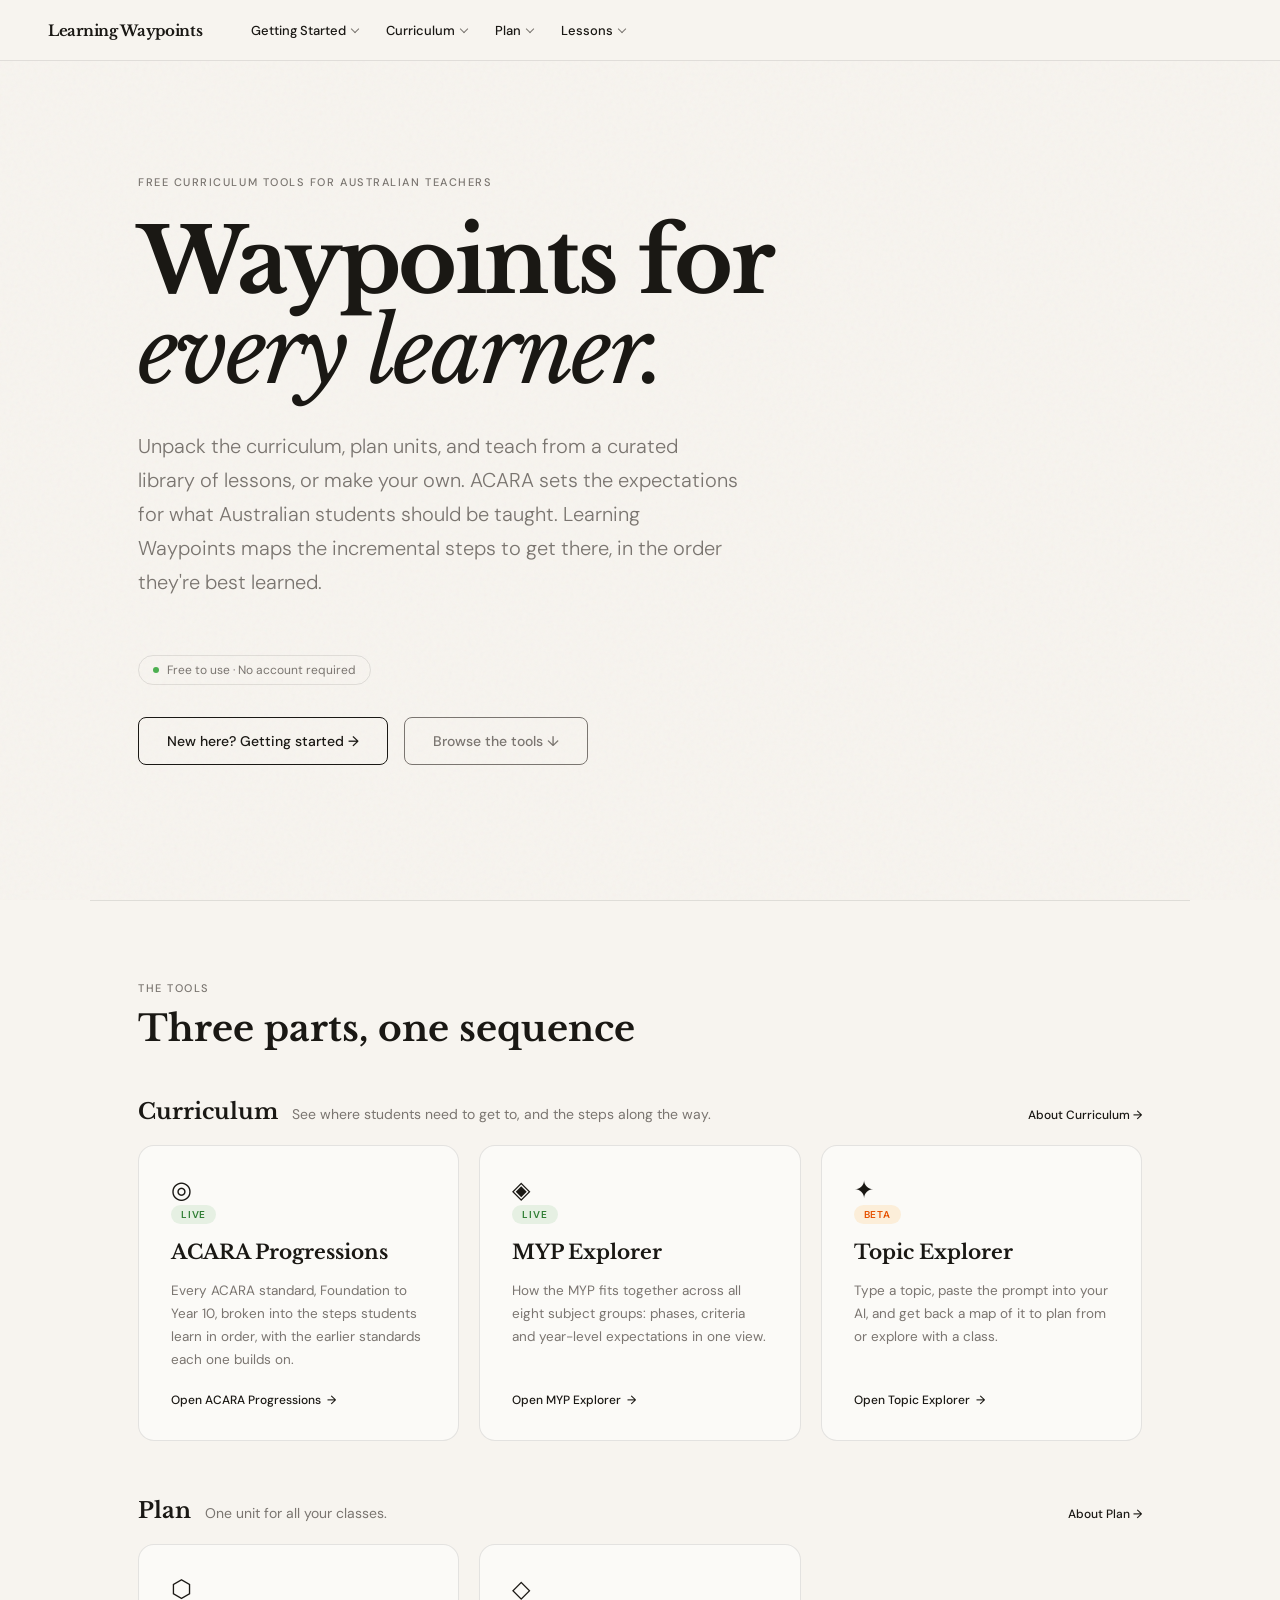
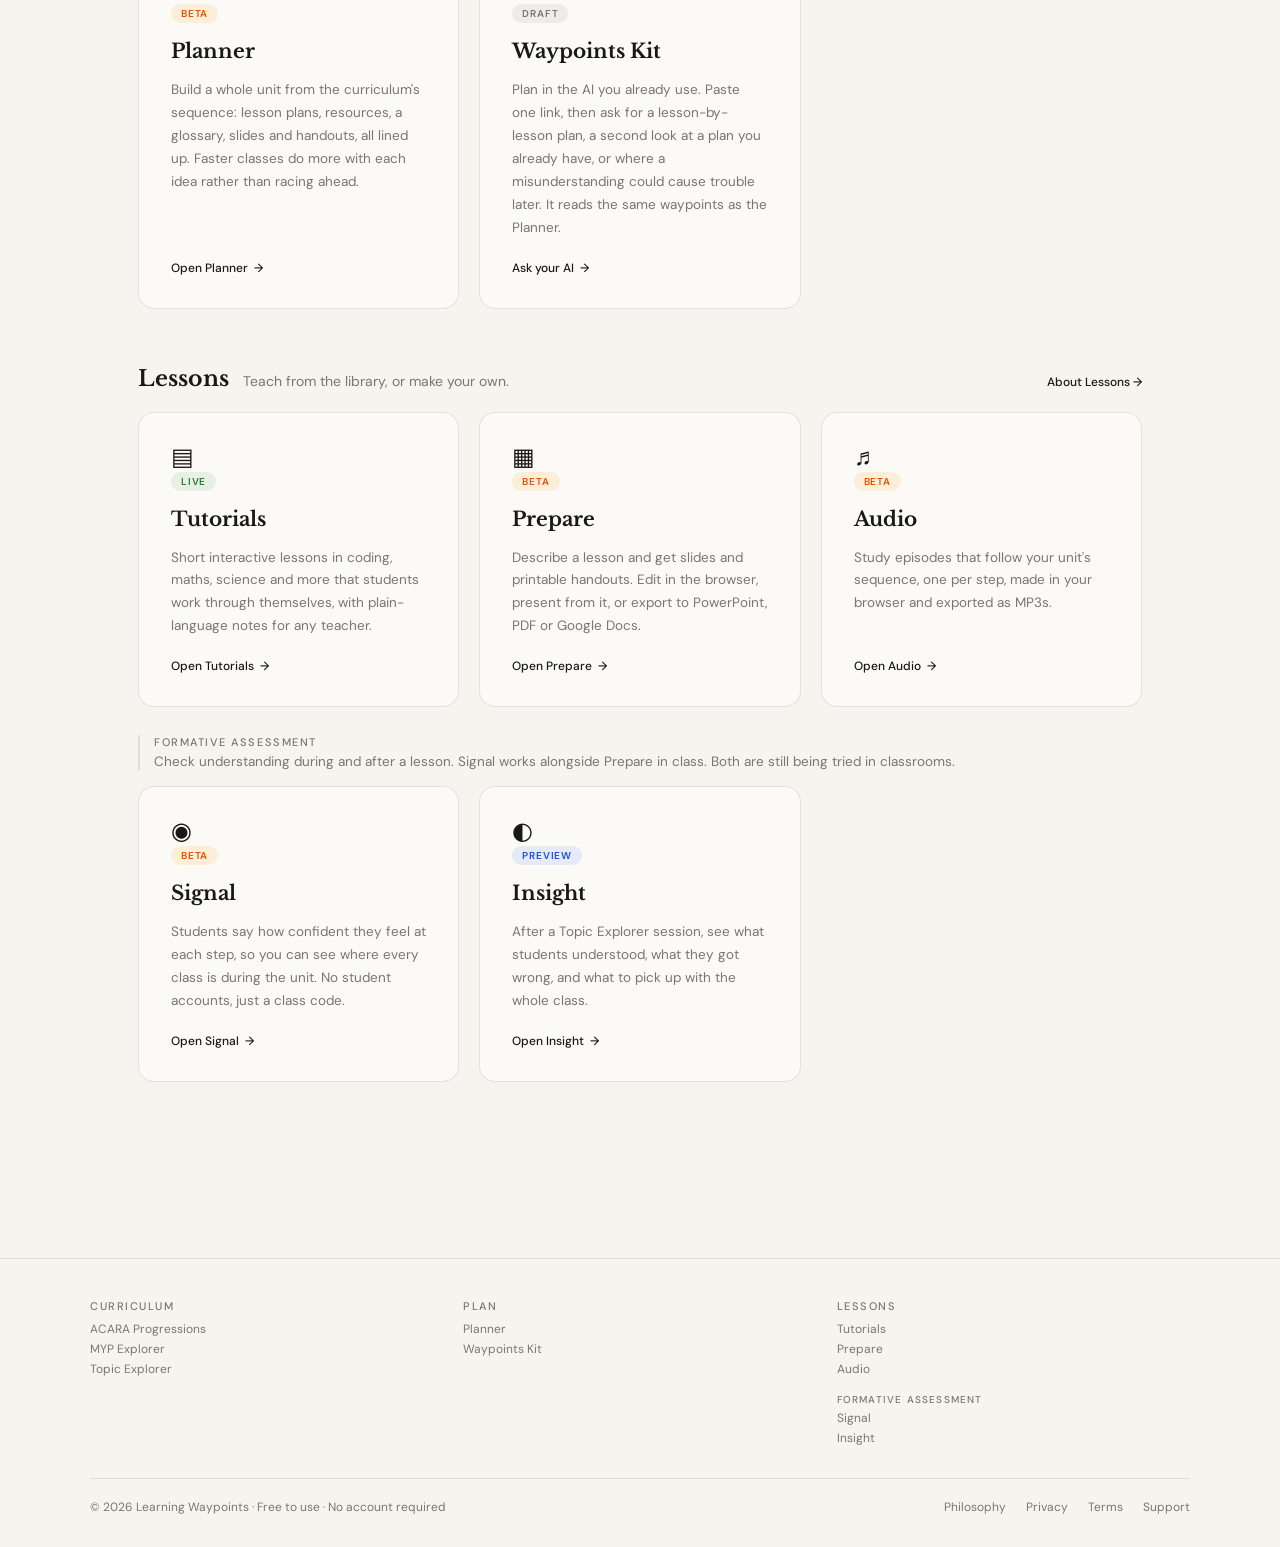
==== index.html @ 719147e6 "Replace 'stall' wording: where a misunderstanding could cause trouble later Matches the Kit README's" ====
<!DOCTYPE html>
<html lang="en">
<head>
  <meta charset="UTF-8" />
  <meta name="viewport" content="width=device-width, initial-scale=1.0" />
  <title>Learning Waypoints</title>
  <link href="https://fonts.googleapis.com/css2?family=Libre+Baskerville:ital,wght@0,400;0,700;1,400&family=DM+Sans:wght@300;400;500&display=swap" rel="stylesheet">
  <link rel="stylesheet" href="/assets/site.css">
  <style>
    :root { --accent: #1a1814; }

    * { box-sizing: border-box; margin: 0; padding: 0; }
    html { scroll-behavior: smooth; }
    body { font-family: 'DM Sans', sans-serif; background: var(--bg); color: var(--ink); min-height: 100vh; }

    body::before {
      content: '';
      position: fixed;
      inset: 0;
      background-image: url("data:image/svg+xml,%3Csvg viewBox='0 0 256 256' xmlns='http://www.w3.org/2000/svg'%3E%3Cfilter id='noise'%3E%3CfeTurbulence type='fractalNoise' baseFrequency='0.9' numOctaves='4' stitchTiles='stitch'/%3E%3C/filter%3E%3Crect width='100%25' height='100%25' filter='url(%23noise)' opacity='0.04'/%3E%3C/svg%3E");
      pointer-events: none;
      z-index: 0;
    }


    .hero {
      position: relative; z-index: 1; min-height: 100vh;
      display: flex; flex-direction: column; justify-content: center;
      padding: 120px 48px 80px; max-width: 1100px; margin: 0 auto;
    }

    .hero-eyebrow { font-size: 11px; font-weight: 500; letter-spacing: 0.14em; text-transform: uppercase; color: var(--muted); margin-bottom: 28px; opacity: 0; animation: fadeUp 0.6s ease 0.1s forwards; }
    .hero-title { font-family: 'Libre Baskerville', serif; font-size: clamp(44px, 7vw, 96px); font-weight: 700; line-height: 1.0; letter-spacing: -0.03em; color: var(--ink); margin-bottom: 32px; max-width: 900px; opacity: 0; animation: fadeUp 0.6s ease 0.2s forwards; }
    .hero-title em { font-style: italic; font-weight: 400; }
    .hero-desc { font-size: clamp(16px, 2vw, 20px); line-height: 1.7; color: var(--muted); max-width: 600px; margin-bottom: 56px; font-weight: 300; opacity: 0; animation: fadeUp 0.6s ease 0.3s forwards; }

    .hero-tag { display: inline-flex; align-items: center; gap: 8px; font-size: 12px; color: var(--muted); border: 1px solid var(--border); border-radius: 20px; padding: 6px 14px; opacity: 0; animation: fadeUp 0.6s ease 0.4s forwards; }
    .hero-tag::before { content: ''; width: 6px; height: 6px; border-radius: 50%; background: #4caf50; display: inline-block; }

    .hero-cta { display: inline-block; margin-top: 32px; padding: 14px 28px; border: 1px solid var(--ink); border-radius: 8px; font-size: 14px; font-weight: 500; color: var(--ink); text-decoration: none; transition: background 0.2s, color 0.2s; opacity: 0; animation: fadeUp 0.6s ease 0.5s forwards; }
    .hero-cta:hover { background: var(--ink); color: var(--bg); }
    .hero-cta + .hero-cta { margin-left: 12px; }
    @media (max-width: 480px) { .hero-cta + .hero-cta { margin-left: 0; margin-top: 12px; } }

    .tools { position: relative; z-index: 1; padding: 80px 48px 120px; max-width: 1100px; margin: 0 auto; }
    .tools-header { margin-bottom: 48px; opacity: 0; animation: fadeUp 0.6s ease 0.5s forwards; }
    .tools-kicker { font-size: 11px; font-weight: 500; letter-spacing: 0.14em; text-transform: uppercase; color: var(--muted); margin-bottom: 12px; }
    .tools-title { font-family: 'Libre Baskerville', serif; font-size: clamp(24px, 3vw, 36px); font-weight: 700; line-height: 1.2; }

    .tool-grid { display: grid; grid-template-columns: repeat(auto-fill, minmax(280px, 1fr)); gap: 20px; margin-bottom: 56px; }
    .group-head { display: flex; align-items: baseline; gap: 14px; flex-wrap: wrap; margin-bottom: 20px; }
    .group-head h3 { font-family: 'Libre Baskerville', serif; font-size: 22px; font-weight: 700; }
    .group-head h3 a { color: inherit; text-decoration: none; }
    .group-head p { font-size: 14px; color: var(--muted); }
    .group-head .more { font-size: 12px; font-weight: 500; color: var(--ink); text-decoration: none; margin-left: auto; white-space: nowrap; }
    .group-head .more::after { content: ' →'; }
    .sub-head { margin: -28px 0 16px; padding-left: 14px; border-left: 2px solid var(--border); }
    .sub-head h4 { font-size: 11px; font-weight: 500; letter-spacing: 0.14em; text-transform: uppercase; color: var(--muted); margin-bottom: 4px; }
    .sub-head p { font-size: 13.5px; color: var(--muted); }

    .tool-card {
      border: 1px solid var(--border); border-radius: 16px; padding: 32px;
      background: rgba(255,255,255,0.5); text-decoration: none; color: inherit;
      display: flex; flex-direction: column; gap: 16px;
      transition: transform 0.2s, background 0.2s, box-shadow 0.2s;
      opacity: 0; animation: fadeUp 0.5s ease forwards;
    }
    .tool-card:hover { transform: translateY(-3px); background: rgba(255,255,255,0.85); box-shadow: 0 12px 40px rgba(0,0,0,0.08); }

    .tool-card.coming-soon { cursor: default; pointer-events: none; opacity: 0; animation: fadeUp 0.5s ease forwards; }
    .tool-card.coming-soon:hover { transform: none; box-shadow: none; background: rgba(255,255,255,0.5); }

    .tool-card:nth-child(1) { animation-delay: 0.6s; }
    .tool-card:nth-child(2) { animation-delay: 0.7s; }
    .tool-card:nth-child(3) { animation-delay: 0.8s; }
    .tool-card:nth-child(4) { animation-delay: 0.9s; }
    .tool-card:nth-child(5) { animation-delay: 1.0s; }
    .tool-card:nth-child(6) { animation-delay: 1.1s; }
    .tool-card:nth-child(7) { animation-delay: 1.2s; }
    .tool-card:nth-child(8) { animation-delay: 1.3s; }
    .tool-card:nth-child(n+9) { animation-delay: 1.4s; }

    .tool-icon { font-size: 24px; line-height: 1; }

    .tool-status { display: inline-block; font-size: 10px; font-weight: 600; letter-spacing: 0.08em; text-transform: uppercase; padding: 3px 10px; border-radius: 12px; align-self: flex-start; }
    .status-live        { background: rgba(76,175,80,0.12);  color: #2e7d32; }
    .status-beta        { background: rgba(255,152,0,0.12);   color: #e65100; }
    .status-preview     { background: rgba(59,130,246,0.12);  color: #1d4ed8; }
    .status-coming-soon { background: rgba(26,24,20,0.06);    color: var(--muted); }
    .status-draft       { background: rgba(26,24,20,0.06);    color: var(--muted); }

    .tool-name { font-family: 'Libre Baskerville', serif; font-size: 20px; font-weight: 700; line-height: 1.2; }
    .tool-desc { font-size: 13.5px; line-height: 1.7; color: var(--muted); flex: 1; }

    .tool-link { font-size: 12px; font-weight: 500; color: var(--ink); display: flex; align-items: center; gap: 6px; margin-top: 4px; }
    .tool-link::after { content: '→'; transition: transform 0.2s; }
    .tool-card:hover .tool-link::after { transform: translateX(4px); }
    .tool-link-muted { font-size: 12px; color: var(--muted); margin-top: 4px; }

    .rule { position: relative; z-index: 1; height: 1px; background: var(--border); max-width: 1100px; margin: 0 auto; }


    @keyframes fadeUp { from { opacity: 0; transform: translateY(16px); } to { opacity: 1; transform: translateY(0); } }

    @media (max-width: 768px) {
      .hero { padding: 100px 20px 60px; }
      .hero-desc { margin-bottom: 36px; }
      .tools { padding: 60px 20px 80px; }
      .tool-grid { grid-template-columns: 1fr; }
      .tool-card { padding: 24px; }
    }
  </style>
</head>
<body>

<header id="lw-nav"></header>

<section class="hero">
  <div class="hero-eyebrow">Free curriculum tools for Australian teachers</div>
  <h1 class="hero-title">Waypoints for<br><em>every learner.</em></h1>
  <p class="hero-desc">
    Unpack the curriculum, plan units, and teach from a curated library of lessons, or make your own. ACARA sets the expectations for what Australian students should be taught. Learning Waypoints maps the incremental steps to get there, in the order they're best learned.
  </p>
  <div><span class="hero-tag">Free to use · No account required</span></div>
  <div>
    <a href="/getting-started/" class="hero-cta">New here? Getting started →</a>
    <a href="#tools" class="hero-cta" style="border-color:var(--muted); color:var(--muted);">Browse the tools ↓</a>
  </div>
</section>

<div class="rule"></div>

<section class="tools" id="tools">
  <div class="tools-header">
    <div class="tools-kicker">The tools</div>
    <h2 class="tools-title">Three parts, one sequence</h2>
  </div>

  <div class="group-head">
    <h3><a href="/curriculum/">Curriculum</a></h3>
    <p>See where students need to get to, and the steps along the way.</p>
    <a class="more" href="/curriculum/">About Curriculum</a>
  </div>
  <div class="tool-grid">
    <a class="tool-card" href="https://acara.learningwaypoints.com">
      <div>
        <div class="tool-icon">◎</div>
        <span class="tool-status status-live">Live</span>
      </div>
      <div class="tool-name">ACARA Progressions</div>
      <div class="tool-desc">Every ACARA standard, Foundation to Year 10, broken into the steps students learn in order, with the earlier standards each one builds on.</div>
      <div class="tool-link">Open ACARA Progressions</div>
    </a>
    <a class="tool-card" href="https://myp.learningwaypoints.com">
      <div>
        <div class="tool-icon">◈</div>
        <span class="tool-status status-live">Live</span>
      </div>
      <div class="tool-name">MYP Explorer</div>
      <div class="tool-desc">How the MYP fits together across all eight subject groups: phases, criteria and year-level expectations in one view.</div>
      <div class="tool-link">Open MYP Explorer</div>
    </a>
    <a class="tool-card" href="https://topic.learningwaypoints.com">
      <div>
        <div class="tool-icon">✦</div>
        <span class="tool-status status-beta">Beta</span>
      </div>
      <div class="tool-name">Topic Explorer</div>
      <div class="tool-desc">Type a topic, paste the prompt into your AI, and get back a map of it to plan from or explore with a class.</div>
      <div class="tool-link">Open Topic Explorer</div>
    </a>
  </div>
  <div class="group-head">
    <h3><a href="/plan/">Plan</a></h3>
    <p>One unit for all your classes.</p>
    <a class="more" href="/plan/">About Plan</a>
  </div>
  <div class="tool-grid">
    <a class="tool-card" href="https://planner.learningwaypoints.com">
      <div>
        <div class="tool-icon">⬡</div>
        <span class="tool-status status-beta">Beta</span>
      </div>
      <div class="tool-name">Planner</div>
      <div class="tool-desc">Build a whole unit from the curriculum's sequence: lesson plans, resources, a glossary, slides and handouts, all lined up. Faster classes do more with each idea rather than racing ahead.</div>
      <div class="tool-link">Open Planner</div>
    </a>
    <a class="tool-card" href="/getting-started/ask-your-ai/">
      <div>
        <div class="tool-icon">◇</div>
        <span class="tool-status status-draft">Draft</span>
      </div>
      <div class="tool-name">Waypoints Kit</div>
      <div class="tool-desc">Plan in the AI you already use. Paste one link, then ask for a lesson-by-lesson plan, a second look at a plan you already have, or where a misunderstanding could cause trouble later. It reads the same waypoints as the Planner.</div>
      <div class="tool-link">Ask your AI</div>
    </a>
  </div>
  <div class="group-head">
    <h3><a href="/lessons/">Lessons</a></h3>
    <p>Teach from the library, or make your own.</p>
    <a class="more" href="/lessons/">About Lessons</a>
  </div>
  <div class="tool-grid">
    <a class="tool-card" href="https://tutorials.learningwaypoints.com">
      <div>
        <div class="tool-icon">▤</div>
        <span class="tool-status status-live">Live</span>
      </div>
      <div class="tool-name">Tutorials</div>
      <div class="tool-desc">Short interactive lessons in coding, maths, science and more that students work through themselves, with plain-language notes for any teacher.</div>
      <div class="tool-link">Open Tutorials</div>
    </a>
    <a class="tool-card" href="https://prepare.learningwaypoints.com">
      <div>
        <div class="tool-icon">▦</div>
        <span class="tool-status status-beta">Beta</span>
      </div>
      <div class="tool-name">Prepare</div>
      <div class="tool-desc">Describe a lesson and get slides and printable handouts. Edit in the browser, present from it, or export to PowerPoint, PDF or Google Docs.</div>
      <div class="tool-link">Open Prepare</div>
    </a>
    <a class="tool-card" href="https://audio.learningwaypoints.com">
      <div>
        <div class="tool-icon">♬</div>
        <span class="tool-status status-beta">Beta</span>
      </div>
      <div class="tool-name">Audio</div>
      <div class="tool-desc">Study episodes that follow your unit's sequence, one per step, made in your browser and exported as MP3s.</div>
      <div class="tool-link">Open Audio</div>
    </a>
  </div>
  <div class="sub-head">
    <h4>Formative assessment</h4>
    <p>Check understanding during and after a lesson. Signal works alongside Prepare in class. Both are still being tried in classrooms.</p>
  </div>
  <div class="tool-grid">
    <a class="tool-card" href="https://signal.learningwaypoints.com/teacher">
      <div>
        <div class="tool-icon">◉</div>
        <span class="tool-status status-beta">Beta</span>
      </div>
      <div class="tool-name">Signal</div>
      <div class="tool-desc">Students say how confident they feel at each step, so you can see where every class is during the unit. No student accounts, just a class code.</div>
      <div class="tool-link">Open Signal</div>
    </a>
    <a class="tool-card" href="https://insight.learningwaypoints.com">
      <div>
        <div class="tool-icon">◐</div>
        <span class="tool-status status-preview">Preview</span>
      </div>
      <div class="tool-name">Insight</div>
      <div class="tool-desc">After a Topic Explorer session, see what students understood, what they got wrong, and what to pick up with the whole class.</div>
      <div class="tool-link">Open Insight</div>
    </a>
  </div>
</section>

<footer id="lw-footer"></footer>

<script src="/assets/site.js"></script>

</body>
</html>
---- assets/site.css ----
/* Learning Waypoints — shared nav, footer and landing-page styles.
   Loaded by every page on learningwaypoints.com. The nav and footer markup
   is injected by /assets/site.js into #lw-nav and #lw-footer, so a change
   to the menu is made once, in site.js. */

:root {
  --bg: #f7f4ef;
  --ink: #1a1814;
  --muted: #7a7570;
  --border: rgba(26,24,20,0.1);
  --card: rgba(255,255,255,0.5);
  --card-hover: rgba(255,255,255,0.85);
  --live: #4caf50;
}

/* ---------- nav ---------- */

.lw-nav {
  position: fixed; top: 0; left: 0; right: 0; z-index: 100;
  padding: 0 48px; height: 61px;
  display: flex; align-items: center; gap: 36px;
  background: rgba(247,244,239,0.88);
  backdrop-filter: blur(12px); -webkit-backdrop-filter: blur(12px);
  border-bottom: 1px solid var(--border);
  font-family: 'DM Sans', sans-serif;
}
.lw-logo {
  font-family: 'Libre Baskerville', serif; font-size: 15px; font-weight: 700;
  letter-spacing: -0.02em; color: var(--ink); text-decoration: none; flex-shrink: 0;
}
.lw-menu { display: flex; align-items: stretch; height: 100%; gap: 4px; list-style: none; margin: 0; padding: 0; }
.lw-item { position: relative; display: flex; align-items: center; }
.lw-top {
  display: flex; align-items: center; gap: 6px; height: 100%;
  padding: 0 12px; font-size: 13px; font-weight: 500; color: var(--ink);
  text-decoration: none; white-space: nowrap;
}
.lw-top::after {
  content: ''; width: 5px; height: 5px; margin-top: -3px;
  border-right: 1.5px solid var(--muted); border-bottom: 1.5px solid var(--muted);
  transform: rotate(45deg); transition: transform 0.15s;
}
.lw-item:hover .lw-top::after, .lw-item:focus-within .lw-top::after { transform: rotate(225deg); margin-top: 3px; }
.lw-item[data-current] .lw-top { box-shadow: inset 0 -2px 0 var(--ink); }

.lw-sub {
  position: absolute; top: 100%; left: 0; min-width: 220px;
  list-style: none; margin: 0; padding: 8px;
  background: var(--bg); border: 1px solid var(--border); border-radius: 12px;
  box-shadow: 0 12px 40px rgba(0,0,0,0.08);
  opacity: 0; visibility: hidden; transform: translateY(4px);
  transition: opacity 0.15s, transform 0.15s, visibility 0.15s;
}
.lw-item:hover .lw-sub, .lw-item:focus-within .lw-sub { opacity: 1; visibility: visible; transform: translateY(0); }
.lw-sub a {
  display: block; padding: 9px 12px; border-radius: 8px;
  font-size: 13px; color: var(--ink); text-decoration: none; white-space: nowrap;
}
.lw-sub a:hover, .lw-sub a:focus { background: rgba(26,24,20,0.05); outline: none; }
.lw-sub small { display: block; font-size: 11.5px; color: var(--muted); margin-top: 2px; white-space: normal; }

.lw-burger { display: none; margin-left: auto; background: none; border: none; cursor: pointer; padding: 6px; color: var(--ink); }

/* small headings inside a submenu, the drawer and the footer */
.lw-sub-label { font-size: 10.5px; font-weight: 500; letter-spacing: 0.12em; text-transform: uppercase; color: var(--muted); padding: 12px 12px 4px; margin-top: 4px; border-top: 1px solid var(--border); }
.lw-drawer .lw-sub-label { padding: 10px 0 2px; }
.lw-footer .lw-sub-label { padding: 8px 0 0; margin-top: 8px; border-top: none; font-size: 10px; }

/* ---------- phone drawer ---------- */

.lw-backdrop { display: none; position: fixed; inset: 0; background: rgba(0,0,0,0.3); z-index: 150; }
.lw-backdrop.open { display: block; }
.lw-drawer {
  display: none; position: fixed; top: 0; right: 0; bottom: 0; width: 300px; max-width: 86vw;
  background: var(--bg); border-left: 1px solid var(--border); z-index: 200;
  padding: 20px 24px 32px; overflow-y: auto; flex-direction: column;
  box-shadow: -8px 0 40px rgba(0,0,0,0.1); font-family: 'DM Sans', sans-serif;
}
.lw-drawer.open { display: flex; }
.lw-drawer-close { align-self: flex-end; background: none; border: none; cursor: pointer; font-size: 20px; color: var(--muted); padding: 4px; }
.lw-drawer section { padding: 14px 0; border-bottom: 1px solid var(--border); }
.lw-drawer h4 { margin: 0 0 6px; }
.lw-drawer h4 a { font-family: 'Libre Baskerville', serif; font-size: 16px; font-weight: 700; color: var(--ink); text-decoration: none; }
.lw-drawer ul { list-style: none; margin: 0; padding: 0; }
.lw-drawer li a { display: block; padding: 7px 0; font-size: 14px; color: var(--muted); text-decoration: none; }
.lw-drawer li a:hover { color: var(--ink); }

/* ---------- footer ---------- */

.lw-footer {
  position: relative; z-index: 1;
  border-top: 1px solid var(--border);
  padding: 40px 48px 32px;
  font-family: 'DM Sans', sans-serif; font-size: 12px; color: var(--muted);
}
.lw-footer-inner { max-width: 1100px; margin: 0 auto; display: grid; gap: 28px; }
.lw-footer-tools { display: grid; grid-template-columns: repeat(auto-fit, minmax(160px, 1fr)); gap: 20px; }
.lw-footer h5 { font-size: 11px; font-weight: 500; letter-spacing: 0.14em; text-transform: uppercase; margin: 0 0 8px; color: var(--muted); }
.lw-footer ul { list-style: none; margin: 0; padding: 0; }
.lw-footer li { margin: 4px 0; }
.lw-footer a { color: var(--muted); text-decoration: none; }
.lw-footer a:hover { color: var(--ink); }
.lw-footer-base { display: flex; justify-content: space-between; flex-wrap: wrap; gap: 12px; padding-top: 20px; border-top: 1px solid var(--border); }
.lw-footer-base nav { display: flex; gap: 20px; flex-wrap: wrap; }

@media (max-width: 860px) {
  .lw-nav { padding: 0 20px; gap: 12px; height: 57px; }
  .lw-menu { display: none; }
  .lw-burger { display: block; }
  .lw-footer { padding: 32px 20px 24px; }
}

/* ---------- Getting Started: where to begin ---------- */

.lw-where { margin: 8px 0 24px; }
.lw-where h2 { margin-bottom: 16px; }
.lw-where ul { list-style: none; margin: 0; padding: 0; display: grid; gap: 14px; max-width: 700px; }
.lw-where li { font-size: 15px; line-height: 1.7; color: var(--muted); padding-left: 18px; border-left: 2px solid var(--border); }
.lw-where li strong { color: var(--ink); font-weight: 500; }
.lw-where li a { color: var(--ink); font-weight: 500; text-decoration: underline; text-decoration-color: rgba(26,24,20,0.3); text-underline-offset: 3px; }
.lw-where li a:hover { text-decoration-color: var(--ink); }

/* ---------- landing pages (Curriculum, Plan, Lessons, Getting Started) ---------- */

.lw-page { position: relative; z-index: 1; max-width: 880px; margin: 0 auto; padding: 120px 24px 96px; font-family: 'DM Sans', sans-serif; color: var(--ink); }
.lw-eyebrow { font-size: 11px; font-weight: 500; letter-spacing: 0.14em; text-transform: uppercase; color: var(--muted); margin-bottom: 20px; }
.lw-page h1 { font-family: 'Libre Baskerville', serif; font-size: clamp(34px, 5vw, 52px); font-weight: 700; line-height: 1.1; letter-spacing: -0.02em; margin: 0 0 24px; }
.lw-page h1 em { font-style: italic; font-weight: 400; }
.lw-page h2 { font-family: 'Libre Baskerville', serif; font-size: clamp(22px, 3vw, 28px); font-weight: 700; line-height: 1.25; margin: 0 0 12px; }
.lw-lede { font-size: clamp(16px, 1.9vw, 19px); line-height: 1.75; color: var(--muted); font-weight: 300; max-width: 660px; margin: 0 0 20px; }
.lw-lede em { color: var(--ink); font-style: italic; }
.lw-note { font-size: 14px; line-height: 1.75; color: var(--muted); max-width: 640px; margin: 0 0 12px; }
.lw-note strong { color: var(--ink); font-weight: 500; }
.lw-note a, .lw-lede a { color: var(--ink); font-weight: 500; }

.lw-tools { display: grid; gap: 14px; margin: 44px 0; }
.lw-tool {
  display: grid; grid-template-columns: 32px 1fr auto; align-items: start; gap: 4px 14px;
  padding: 22px 24px; border: 1px solid var(--border); border-radius: 14px;
  background: var(--card); color: inherit; text-decoration: none;
  transition: background 0.2s, box-shadow 0.2s, transform 0.2s;
}
.lw-tool:hover { background: var(--card-hover); box-shadow: 0 10px 32px rgba(0,0,0,0.06); transform: translateY(-2px); }
.lw-tool-icon { font-size: 20px; line-height: 1.3; grid-row: span 2; }
.lw-tool-name { font-family: 'Libre Baskerville', serif; font-size: 17px; font-weight: 700; }
.lw-tool-desc { grid-column: 2 / 4; font-size: 13.5px; line-height: 1.65; color: var(--muted); }
.lw-tool-go { font-size: 12px; font-weight: 500; white-space: nowrap; color: var(--ink); }
.lw-tool-go::after { content: ' →'; }

.lw-status { display: inline-block; font-size: 10px; font-weight: 600; letter-spacing: 0.08em; text-transform: uppercase; padding: 2px 9px; border-radius: 12px; margin-left: 8px; vertical-align: 3px; font-family: 'DM Sans', sans-serif; }
.lw-status.live    { background: rgba(76,175,80,0.12); color: #2e7d32; }
.lw-status.beta    { background: rgba(255,152,0,0.12); color: #e65100; }
.lw-status.preview { background: rgba(59,130,246,0.12); color: #1d4ed8; }
.lw-status.draft   { background: rgba(26,24,20,0.06); color: var(--muted); }

.lw-kitline {
  display: flex; align-items: center; gap: 12px; flex-wrap: wrap;
  padding: 18px 22px; border: 1px dashed rgba(26,24,20,0.2); border-radius: 14px;
  font-size: 14px; color: var(--muted);
}
.lw-kitline a { color: var(--ink); font-weight: 500; text-decoration: none; }
.lw-kitline a::after { content: ' →'; }

.lw-cards { display: grid; grid-template-columns: 1fr 1fr; gap: 18px; margin: 40px 0; }
.lw-card {
  display: flex; flex-direction: column; gap: 10px; padding: 30px;
  border: 1px solid var(--border); border-radius: 16px; background: var(--card);
  color: inherit; text-decoration: none; transition: background 0.2s, box-shadow 0.2s, transform 0.2s;
}
.lw-card:hover { background: var(--card-hover); box-shadow: 0 12px 40px rgba(0,0,0,0.08); transform: translateY(-3px); }
.lw-card.primary { border-color: rgba(26,24,20,0.28); background: rgba(255,255,255,0.72); }
.lw-card-kicker { font-size: 11px; font-weight: 500; letter-spacing: 0.14em; text-transform: uppercase; color: var(--muted); }
.lw-card h2 { margin: 0; }
.lw-card p { font-size: 14px; line-height: 1.7; color: var(--muted); margin: 0; flex: 1; }
.lw-card-go { font-size: 13px; font-weight: 500; color: var(--ink); }
.lw-card-go::after { content: ' →'; }

.lw-fronts { display: grid; grid-template-columns: repeat(3, 1fr); gap: 14px; margin: 8px 0 40px; }
.lw-front { padding: 20px 22px; border: 1px solid var(--border); border-radius: 14px; text-decoration: none; color: inherit; background: rgba(255,255,255,0.35); transition: background 0.2s; }
.lw-front:hover { background: var(--card-hover); }
.lw-front strong { display: block; font-family: 'Libre Baskerville', serif; font-size: 16px; margin-bottom: 6px; }
.lw-front span { font-size: 13px; line-height: 1.6; color: var(--muted); }

.lw-tag { display: inline-flex; align-items: center; gap: 8px; font-size: 12px; color: var(--muted); border: 1px solid var(--border); border-radius: 20px; padding: 6px 14px; }
.lw-tag::before { content: ''; width: 6px; height: 6px; border-radius: 50%; background: var(--live); }

@media (max-width: 640px) {
  .lw-page { padding: 96px 18px 72px; }
  .lw-cards, .lw-fronts { grid-template-columns: 1fr; }
  .lw-tool { grid-template-columns: 28px 1fr; padding: 18px; }
  .lw-tool-desc { grid-column: 2; }
  .lw-tool-go { grid-column: 2; }
}
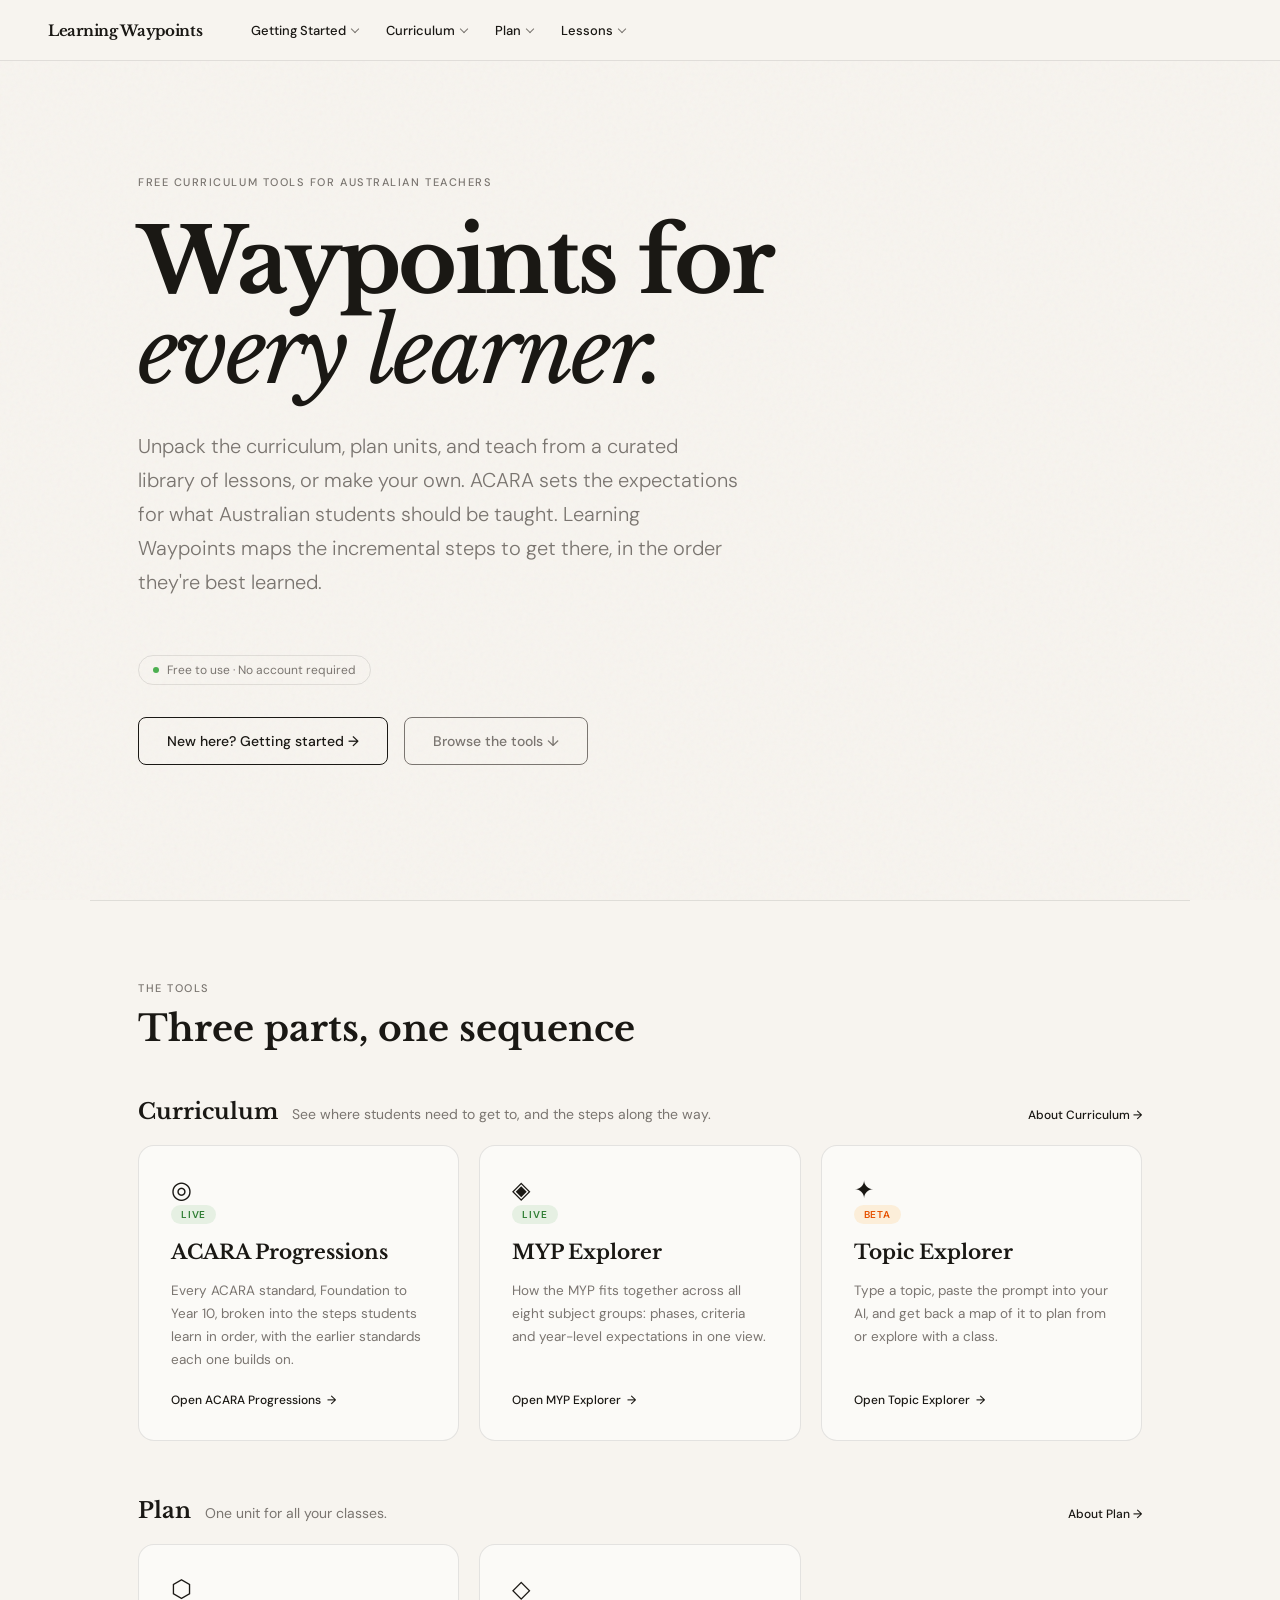
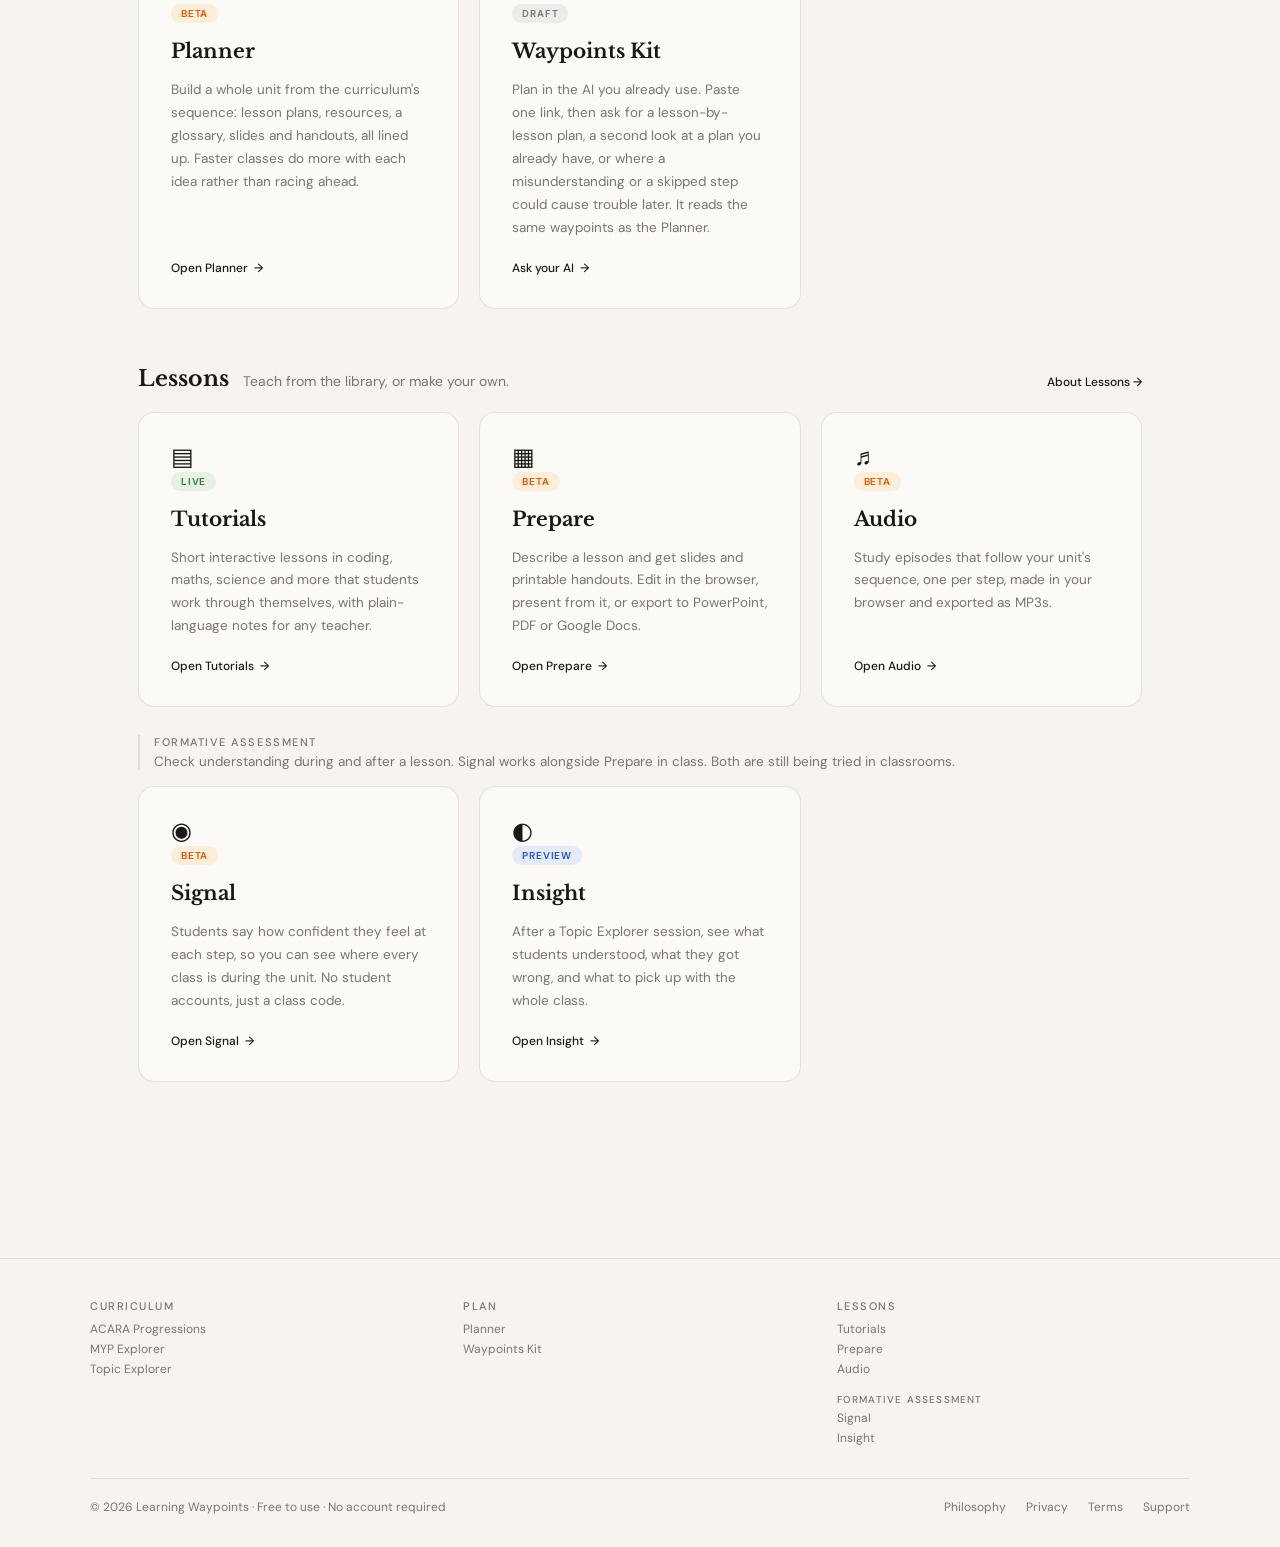
==== commit f293ead3: "Hinge wording: a misunderstanding or a skipped step Co-Authored-By: Claude Opus 5.5 <noreply@anthrop" ====
--- a/index.html
+++ b/index.html
@@ -191,7 +191,7 @@
         <span class="tool-status status-draft">Draft</span>
       </div>
       <div class="tool-name">Waypoints Kit</div>
-      <div class="tool-desc">Plan in the AI you already use. Paste one link, then ask for a lesson-by-lesson plan, a second look at a plan you already have, or where a misunderstanding could cause trouble later. It reads the same waypoints as the Planner.</div>
+      <div class="tool-desc">Plan in the AI you already use. Paste one link, then ask for a lesson-by-lesson plan, a second look at a plan you already have, or where a misunderstanding or a skipped step could cause trouble later. It reads the same waypoints as the Planner.</div>
       <div class="tool-link">Ask your AI</div>
     </a>
   </div>
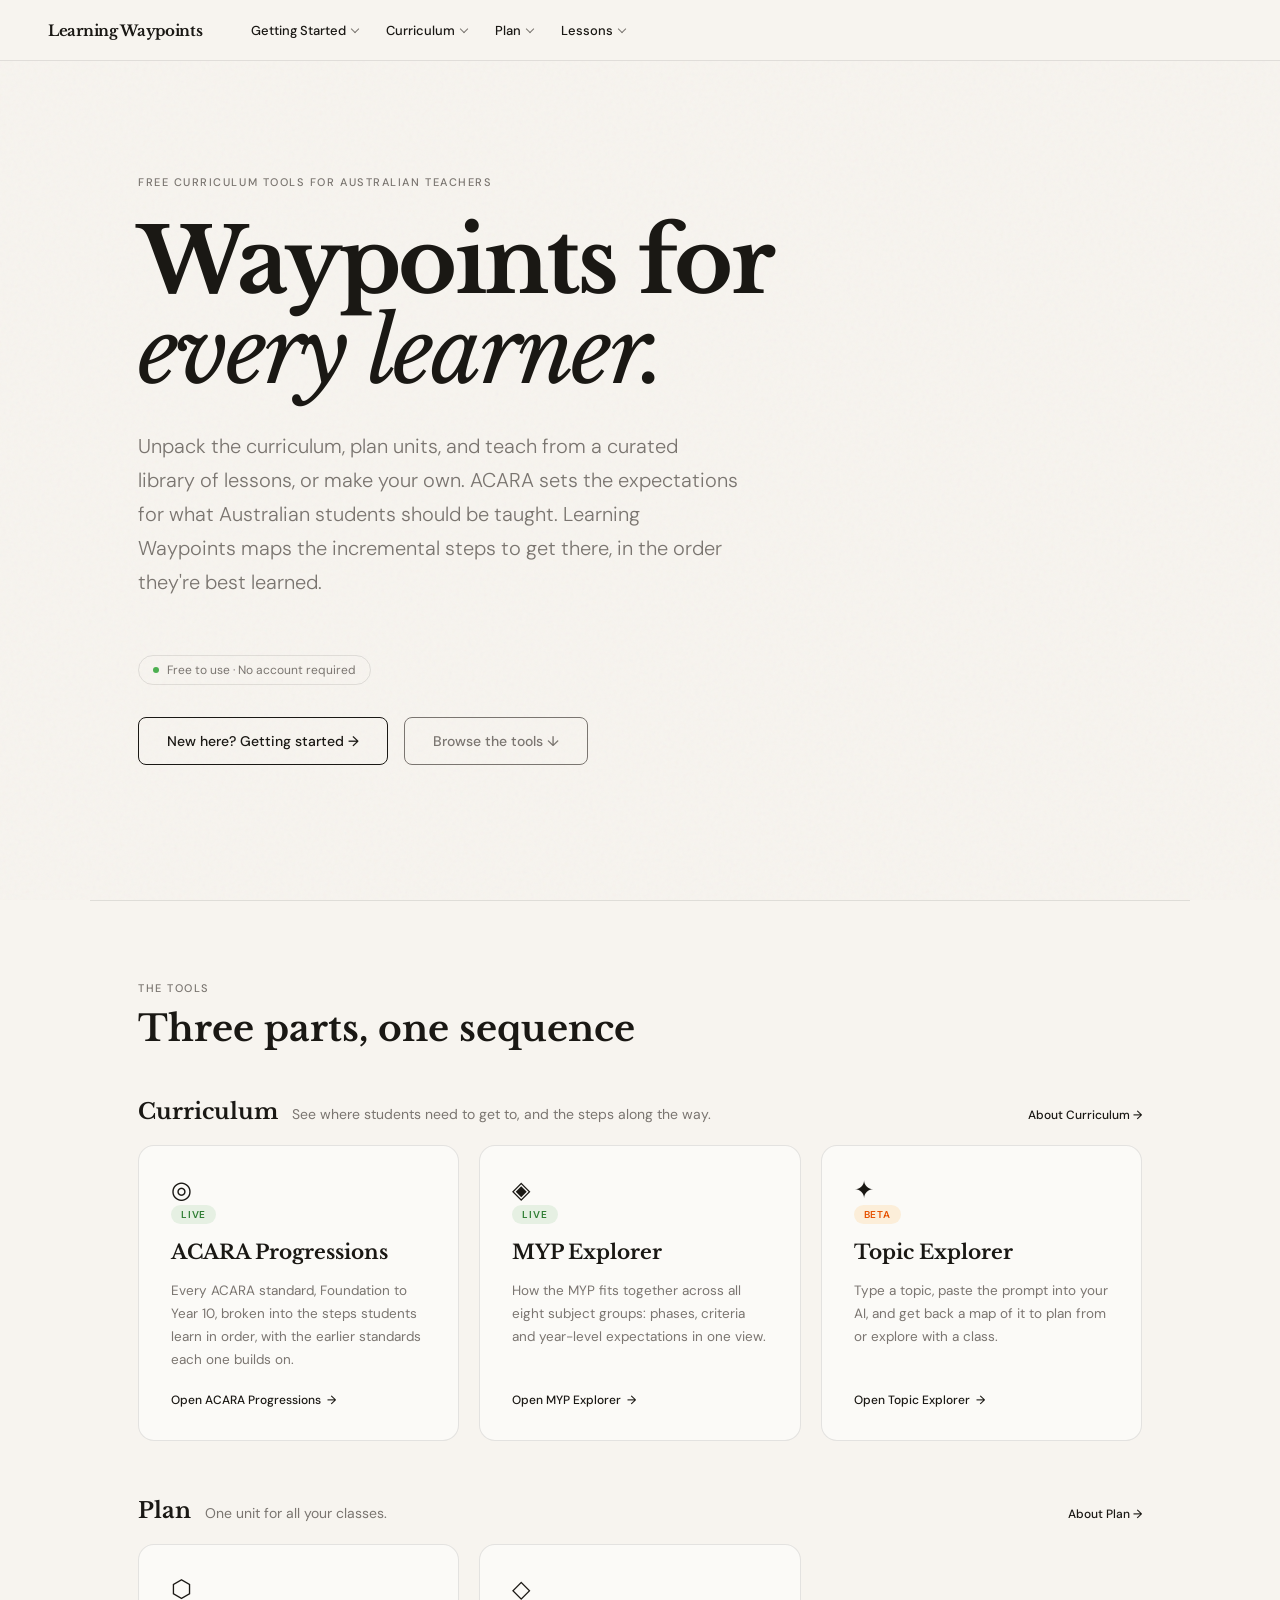
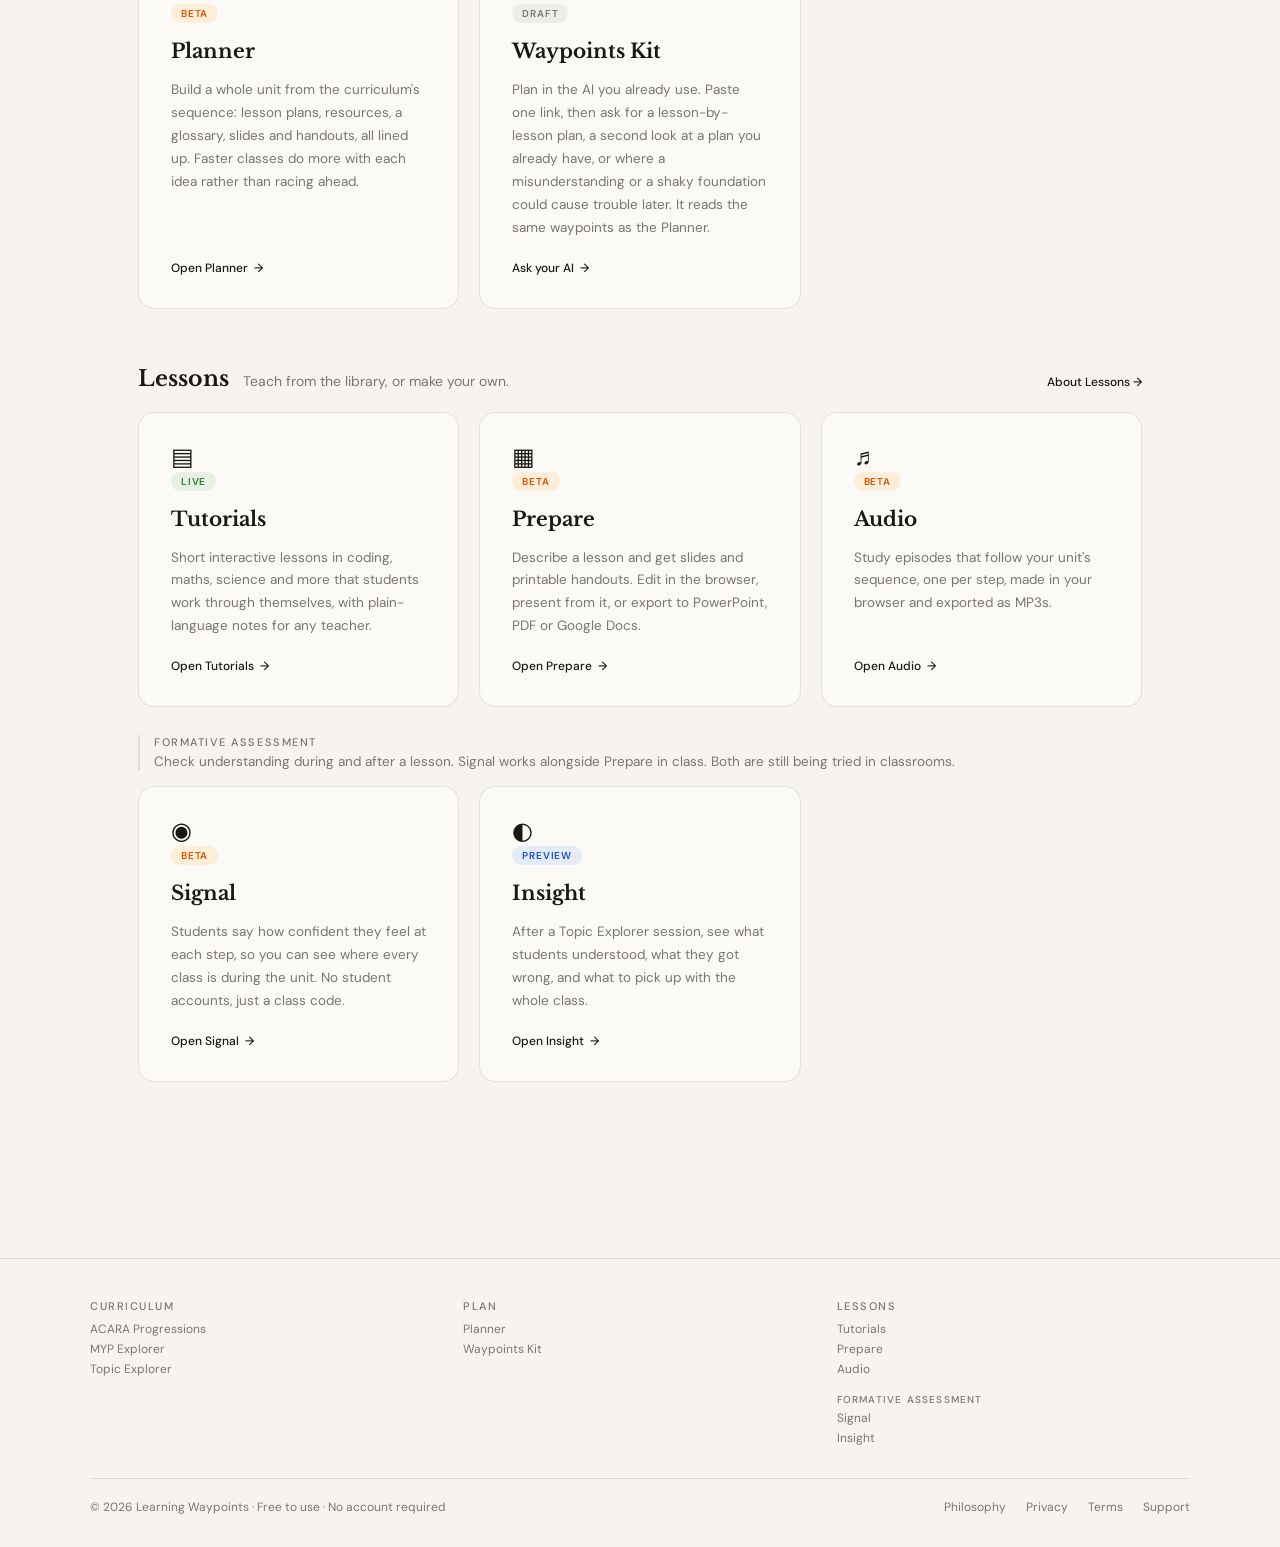
==== commit 3ce2154b: "Hinge wording: a misunderstanding or a shaky foundation Co-Authored-By: Claude Opus 5.5 <noreply@ant" ====
--- a/index.html
+++ b/index.html
@@ -191,7 +191,7 @@
         <span class="tool-status status-draft">Draft</span>
       </div>
       <div class="tool-name">Waypoints Kit</div>
-      <div class="tool-desc">Plan in the AI you already use. Paste one link, then ask for a lesson-by-lesson plan, a second look at a plan you already have, or where a misunderstanding or a skipped step could cause trouble later. It reads the same waypoints as the Planner.</div>
+      <div class="tool-desc">Plan in the AI you already use. Paste one link, then ask for a lesson-by-lesson plan, a second look at a plan you already have, or where a misunderstanding or a shaky foundation could cause trouble later. It reads the same waypoints as the Planner.</div>
       <div class="tool-link">Ask your AI</div>
     </a>
   </div>
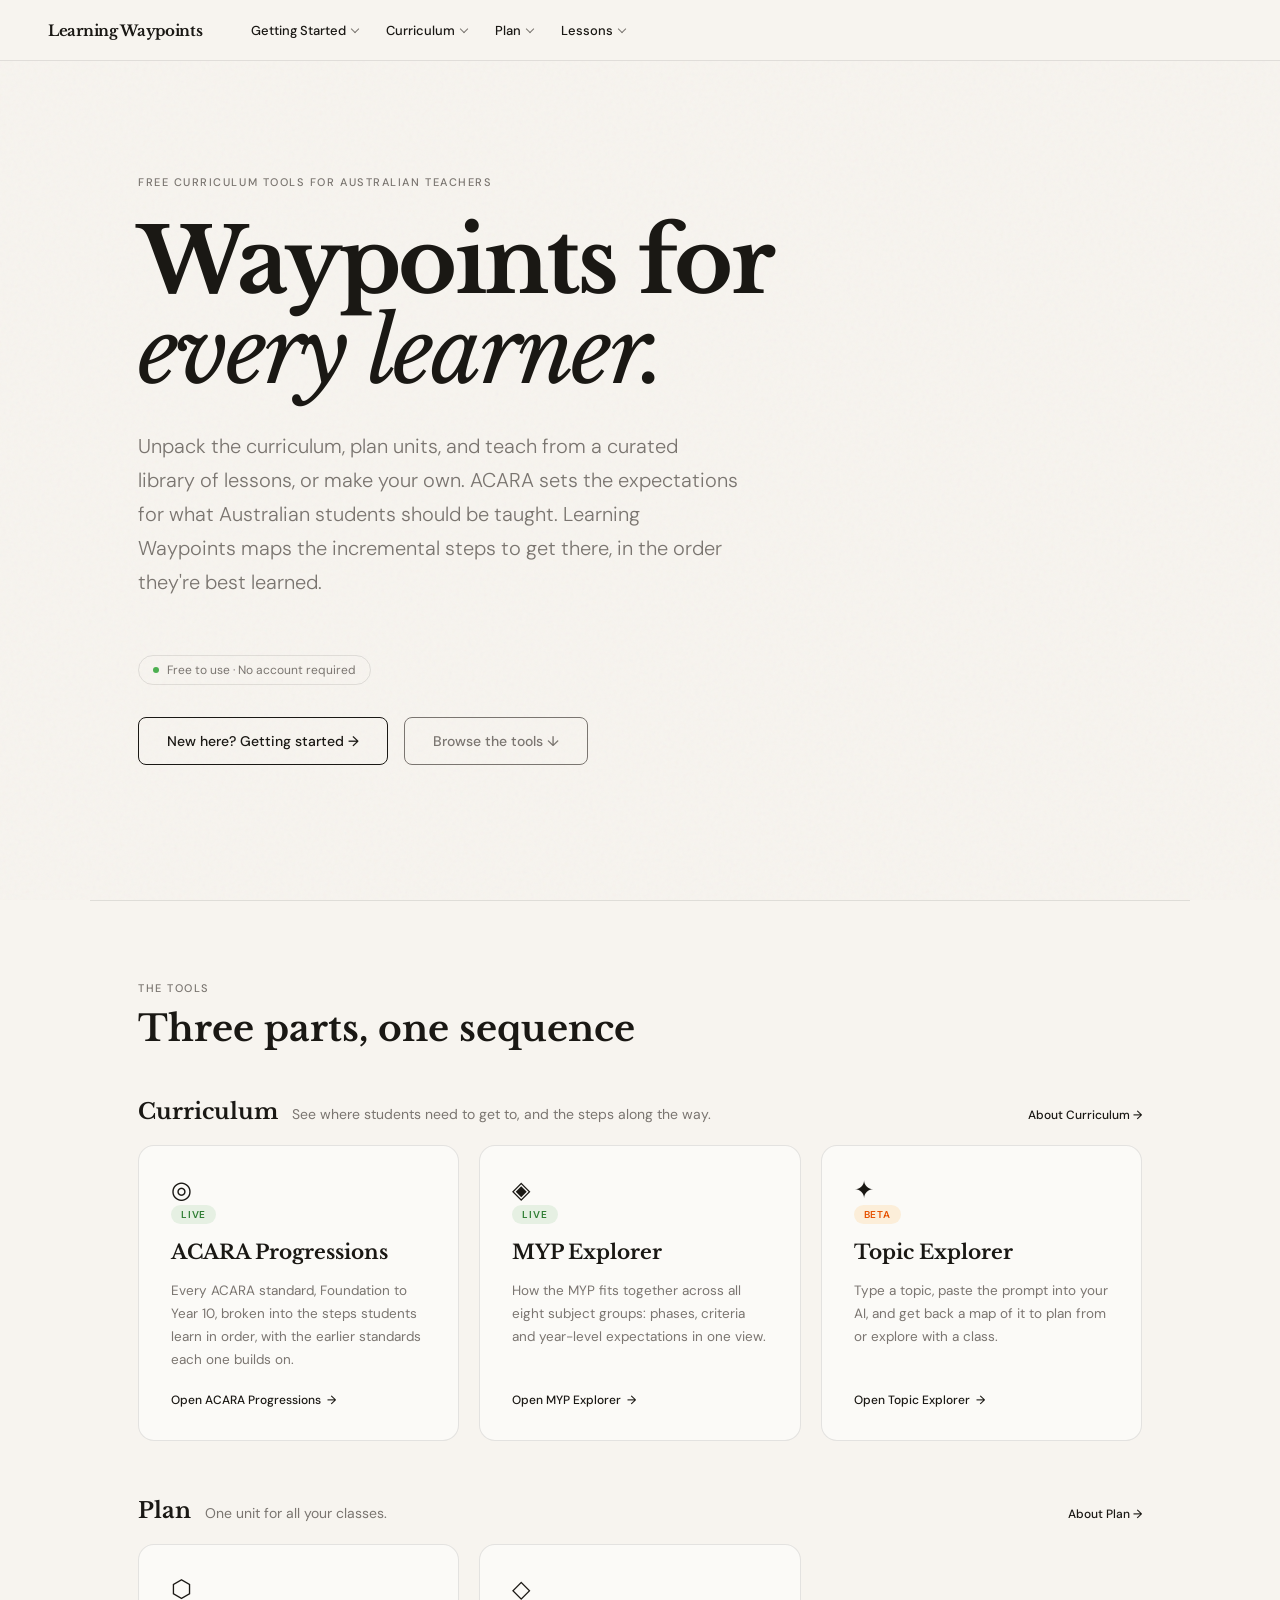
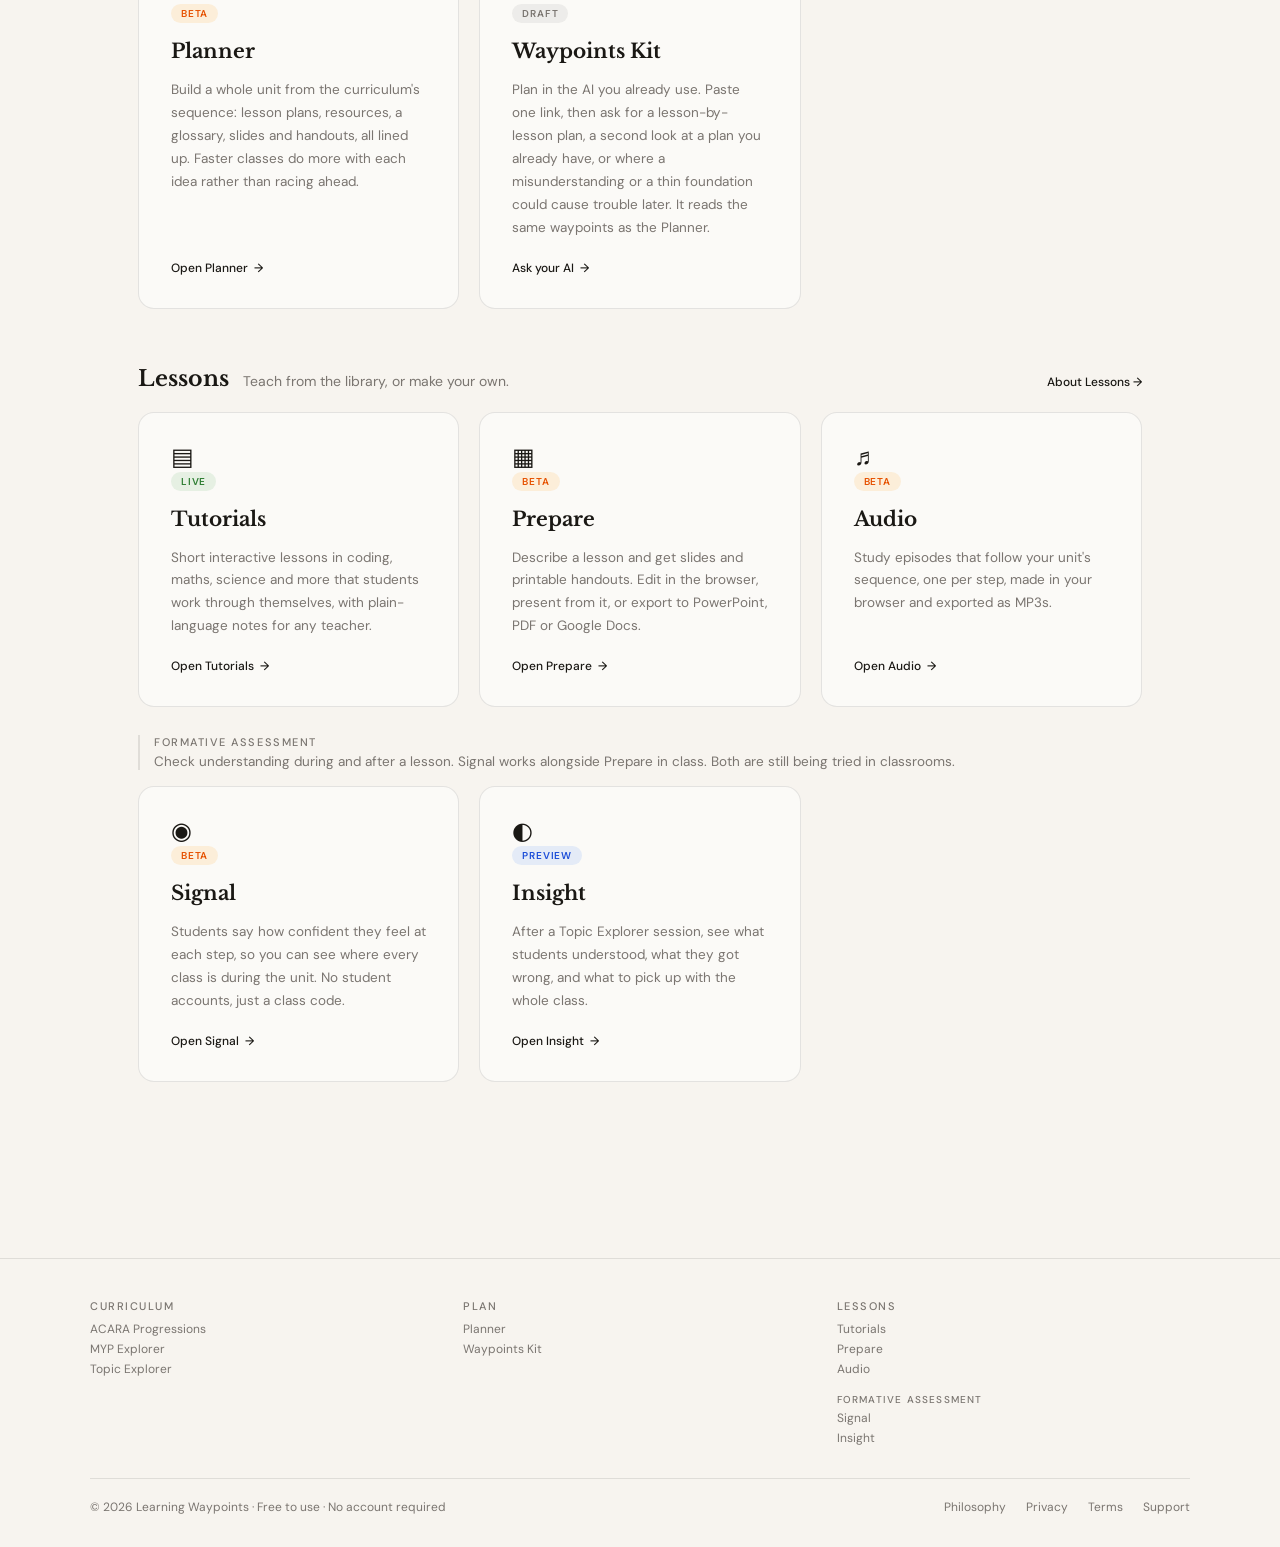
==== commit 643c1188: "Hinge wording: a misunderstanding or a thin foundation Co-Authored-By: Claude Opus 5.5 <noreply@anth" ====
--- a/index.html
+++ b/index.html
@@ -191,7 +191,7 @@
         <span class="tool-status status-draft">Draft</span>
       </div>
       <div class="tool-name">Waypoints Kit</div>
-      <div class="tool-desc">Plan in the AI you already use. Paste one link, then ask for a lesson-by-lesson plan, a second look at a plan you already have, or where a misunderstanding or a shaky foundation could cause trouble later. It reads the same waypoints as the Planner.</div>
+      <div class="tool-desc">Plan in the AI you already use. Paste one link, then ask for a lesson-by-lesson plan, a second look at a plan you already have, or where a misunderstanding or a thin foundation could cause trouble later. It reads the same waypoints as the Planner.</div>
       <div class="tool-link">Ask your AI</div>
     </a>
   </div>
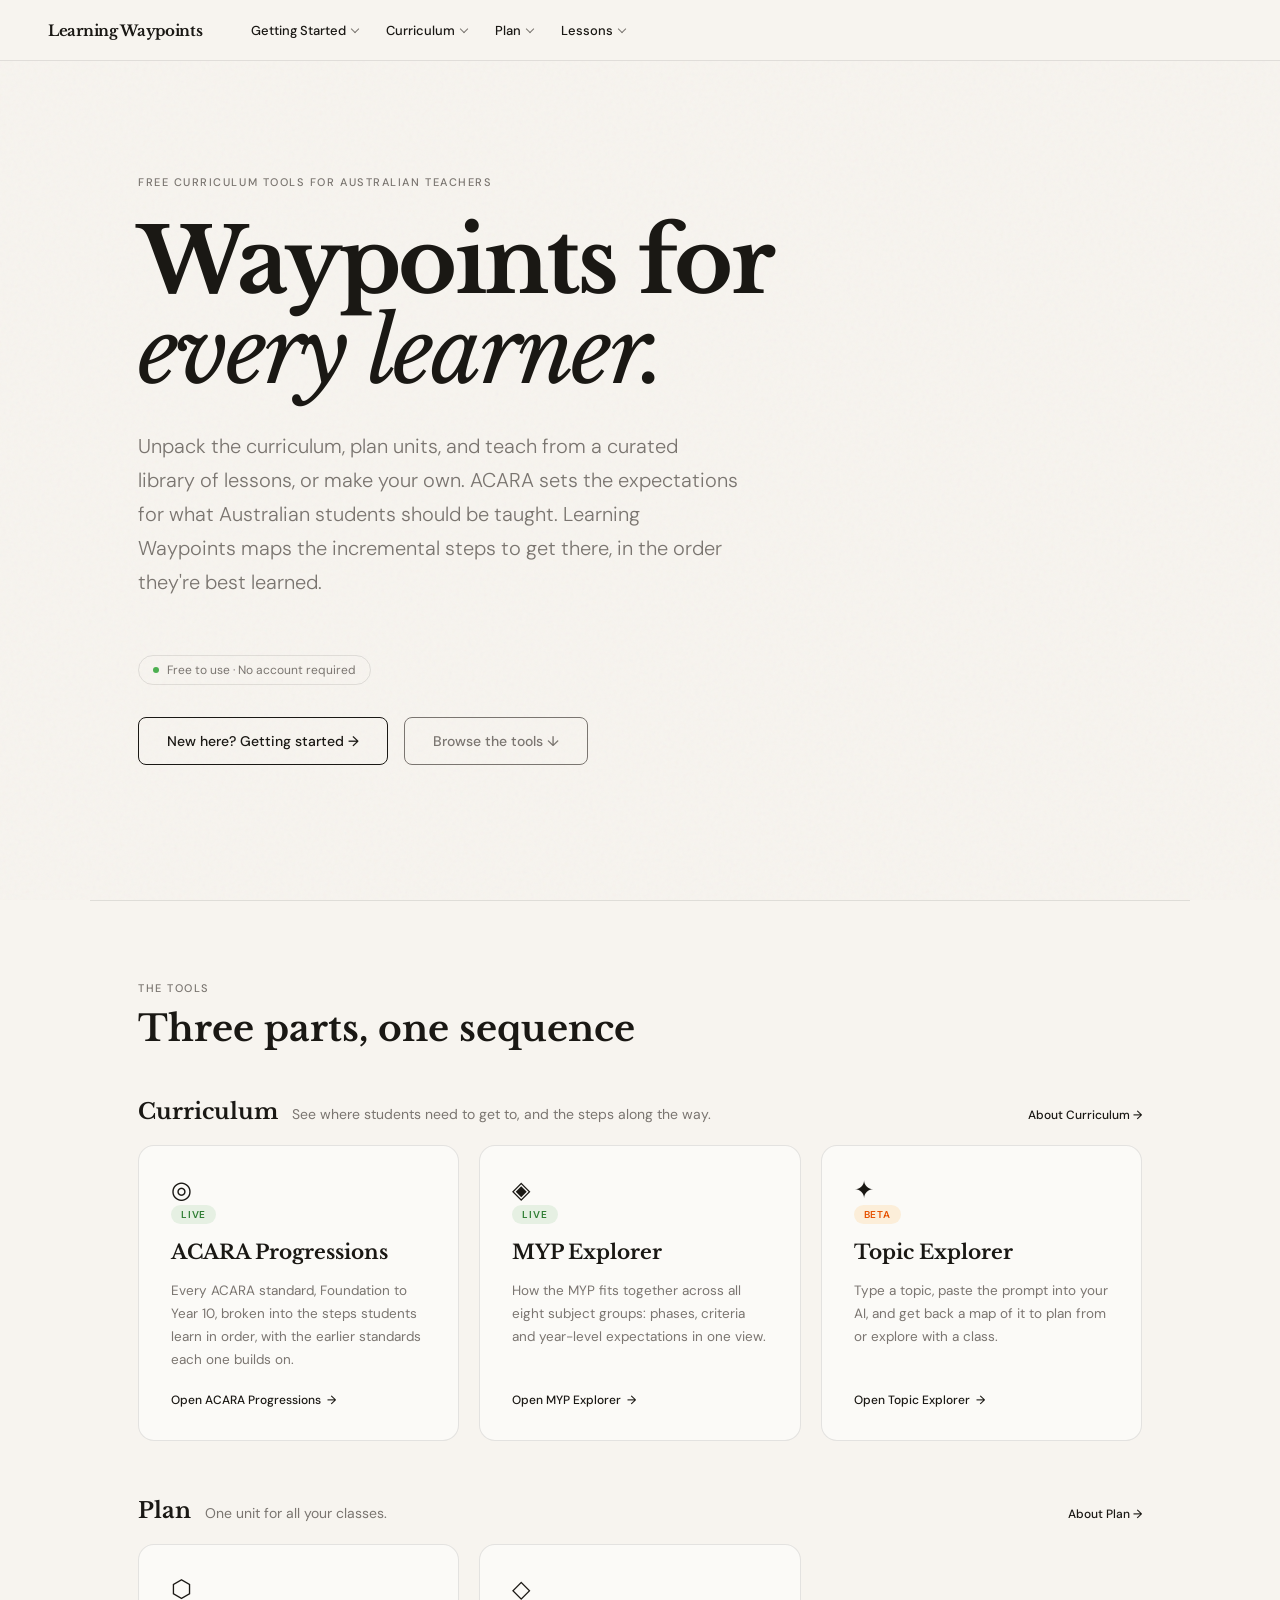
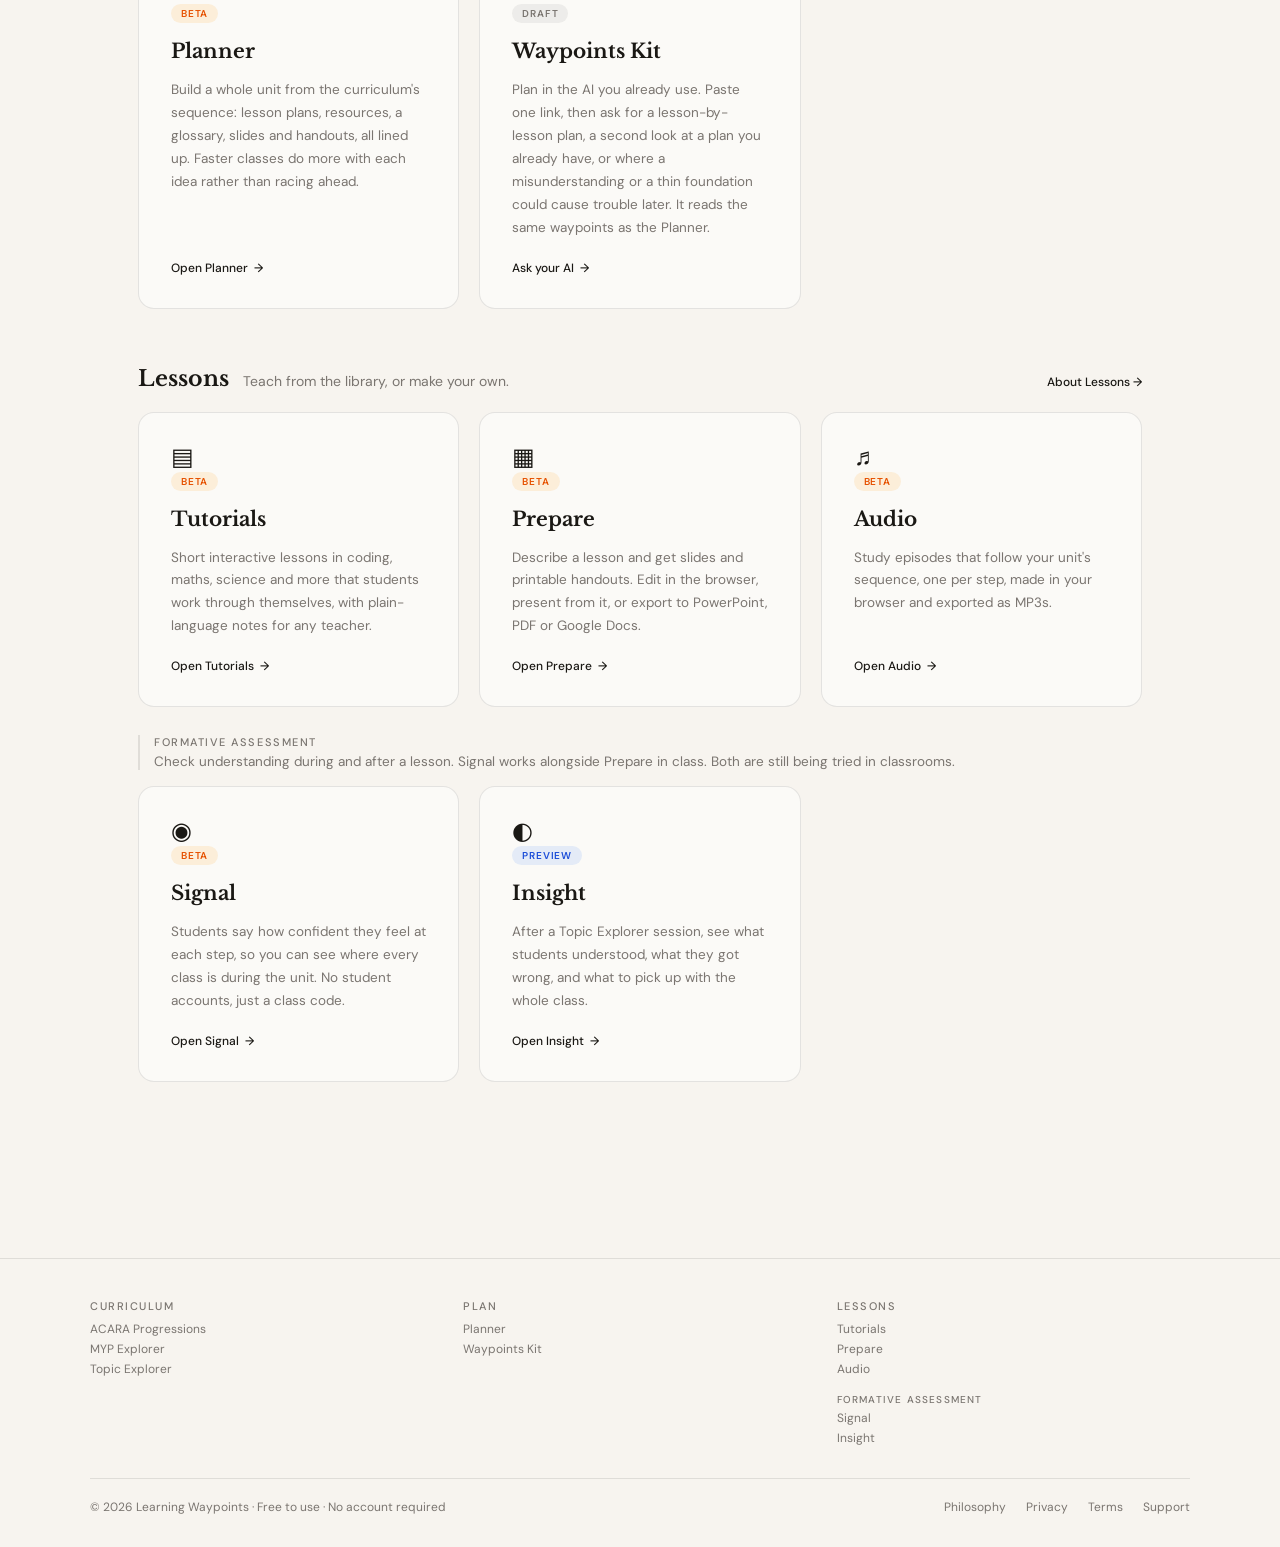
==== commit cf7d5be9: "Tutorials badge: Beta, not Live (still being tested in classrooms) Co-Authored-By: Claude Opus 5.5 <" ====
--- a/index.html
+++ b/index.html
@@ -204,7 +204,7 @@
     <a class="tool-card" href="https://tutorials.learningwaypoints.com">
       <div>
         <div class="tool-icon">▤</div>
-        <span class="tool-status status-live">Live</span>
+        <span class="tool-status status-beta">Beta</span>
       </div>
       <div class="tool-name">Tutorials</div>
       <div class="tool-desc">Short interactive lessons in coding, maths, science and more that students work through themselves, with plain-language notes for any teacher.</div>
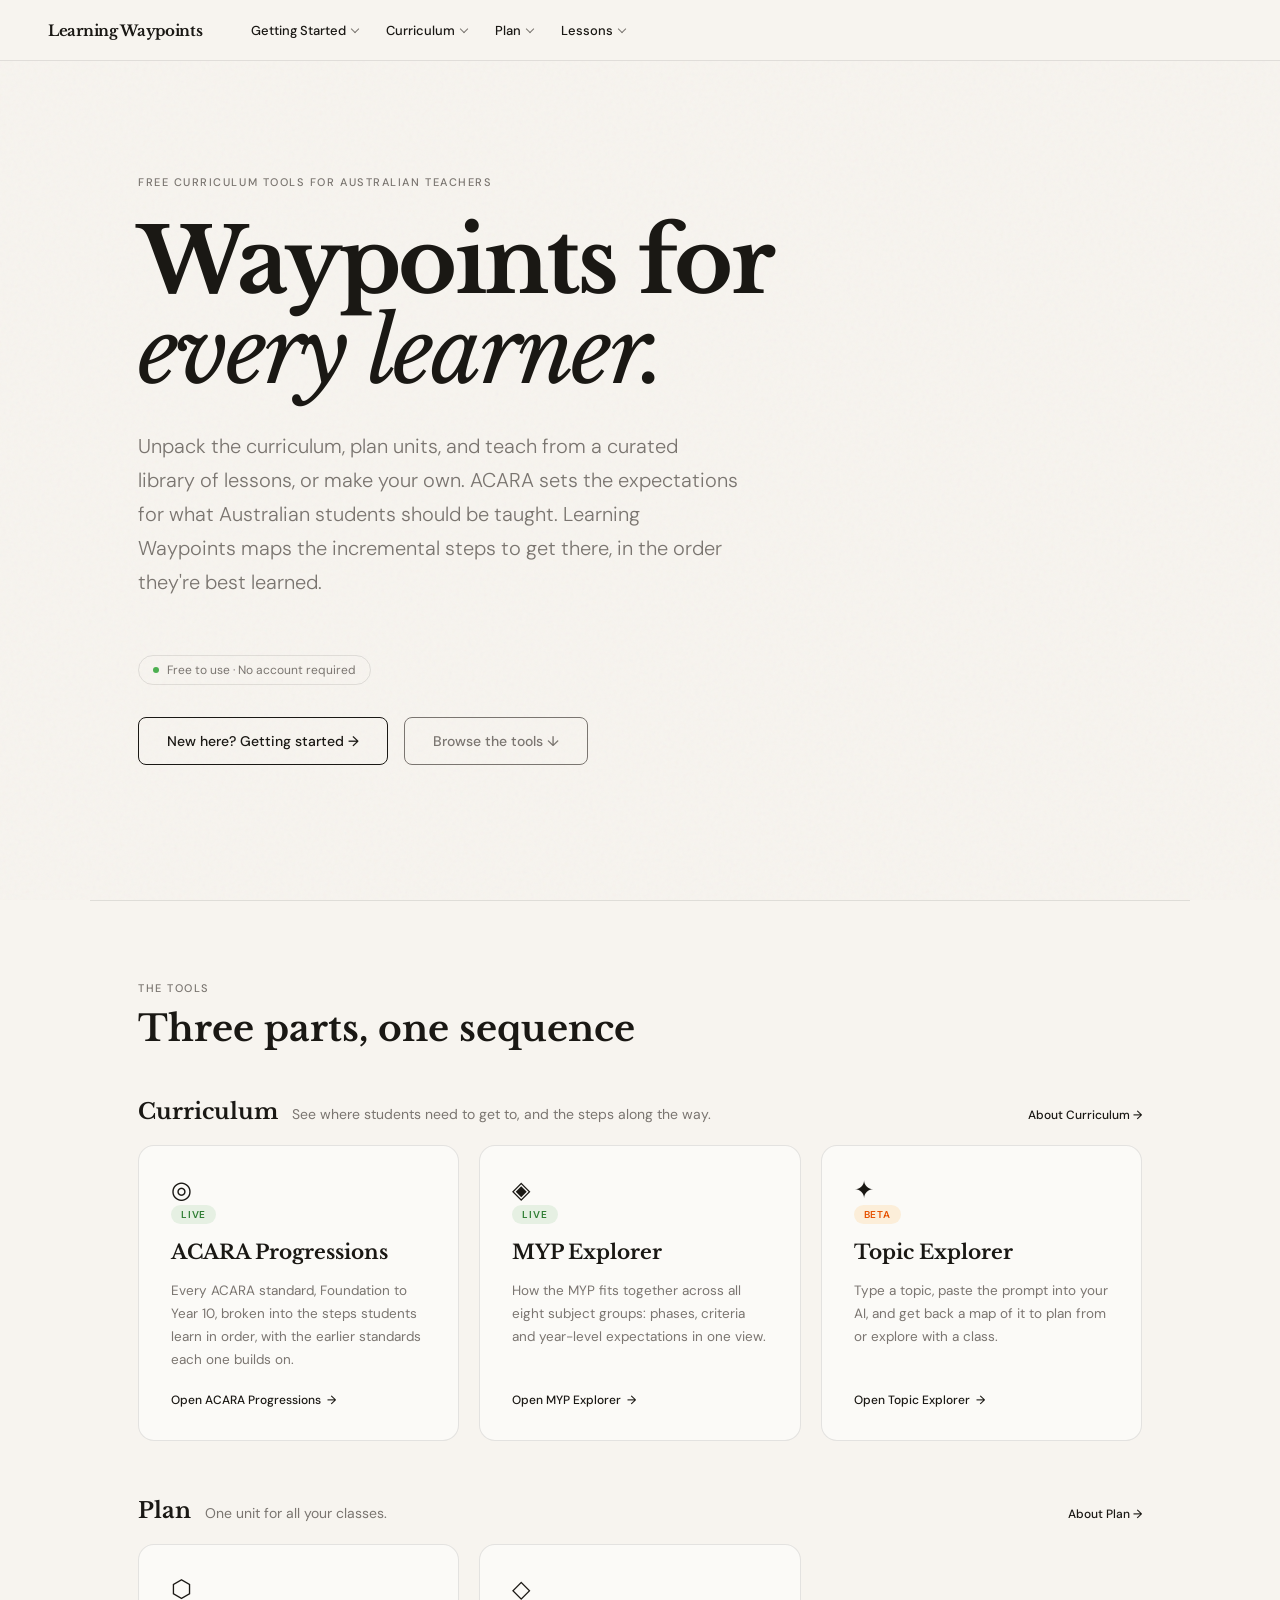
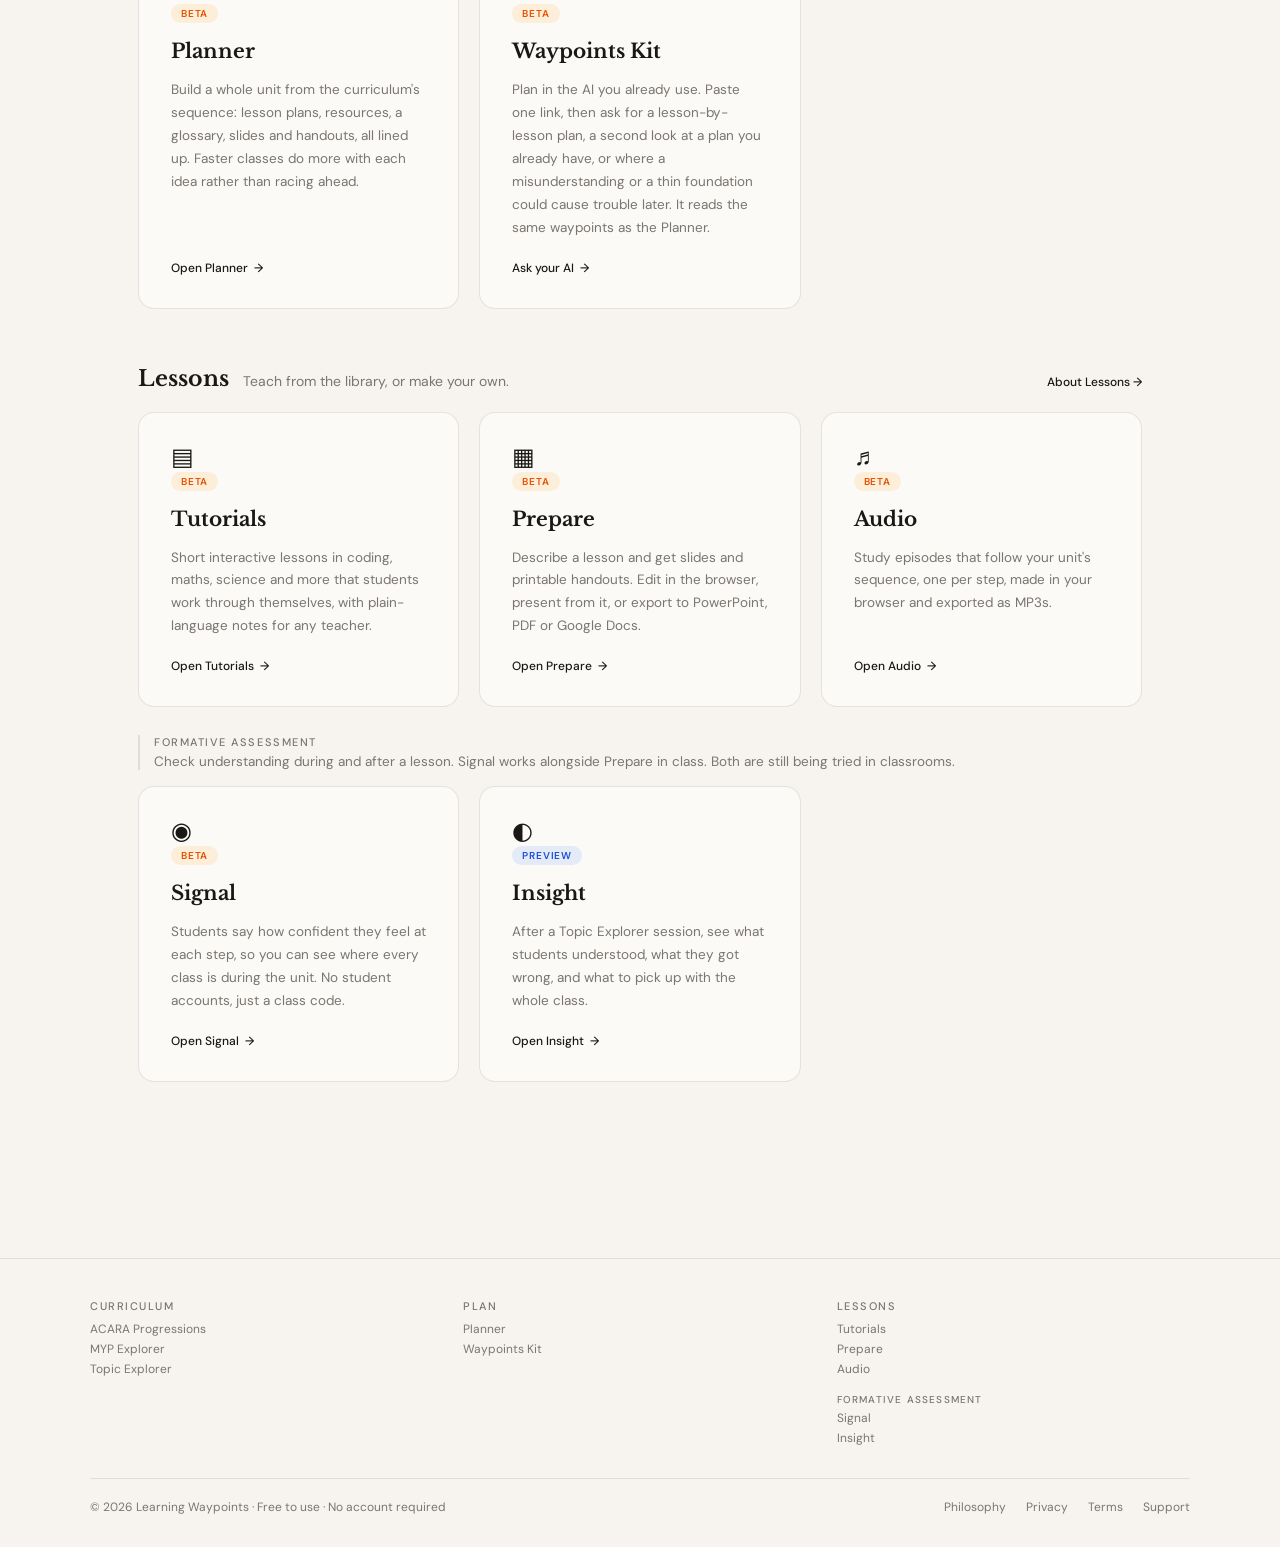
==== commit 36147db5: "Kit badge: Beta, matching the Kit's own notice Co-Authored-By: Claude Opus 5.5 <noreply@anthropic.co" ====
--- a/index.html
+++ b/index.html
@@ -188,7 +188,7 @@
     <a class="tool-card" href="/getting-started/ask-your-ai/">
       <div>
         <div class="tool-icon">◇</div>
-        <span class="tool-status status-draft">Draft</span>
+        <span class="tool-status status-beta">Beta</span>
       </div>
       <div class="tool-name">Waypoints Kit</div>
       <div class="tool-desc">Plan in the AI you already use. Paste one link, then ask for a lesson-by-lesson plan, a second look at a plan you already have, or where a misunderstanding or a thin foundation could cause trouble later. It reads the same waypoints as the Planner.</div>
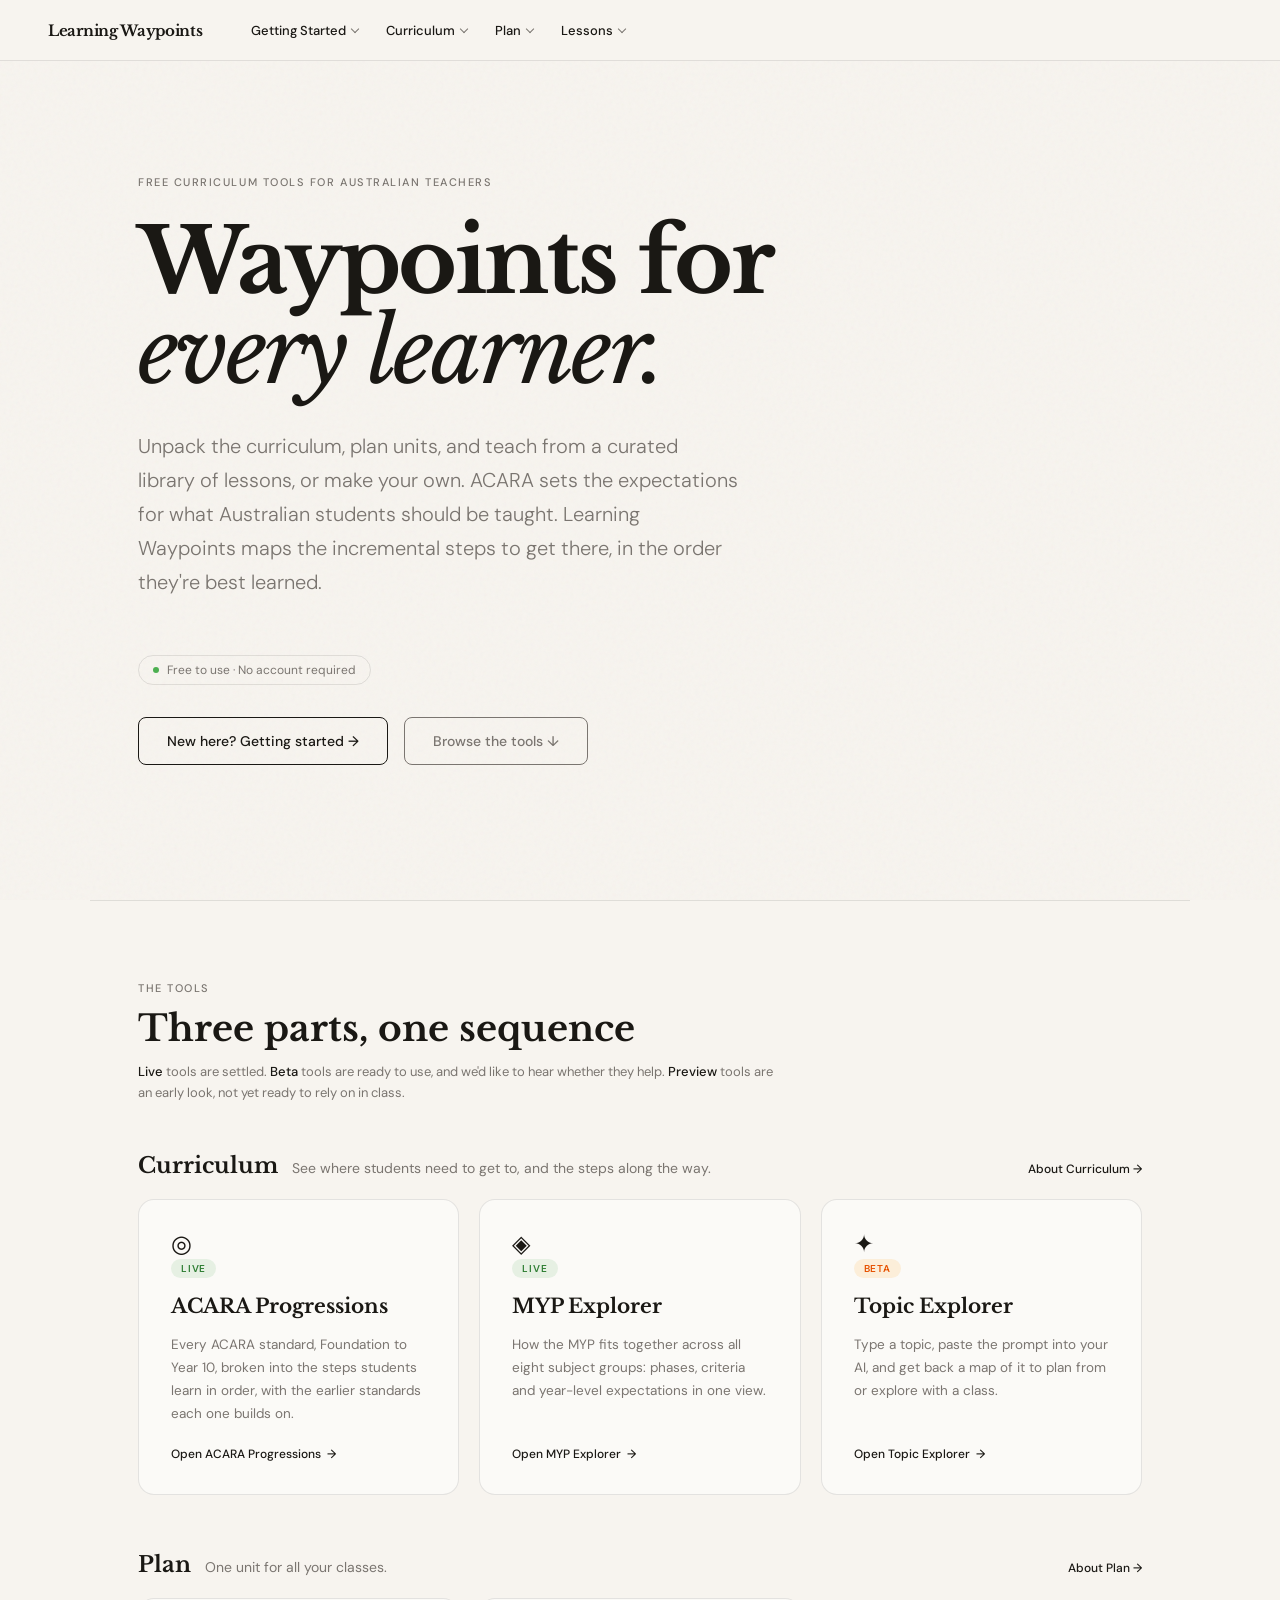
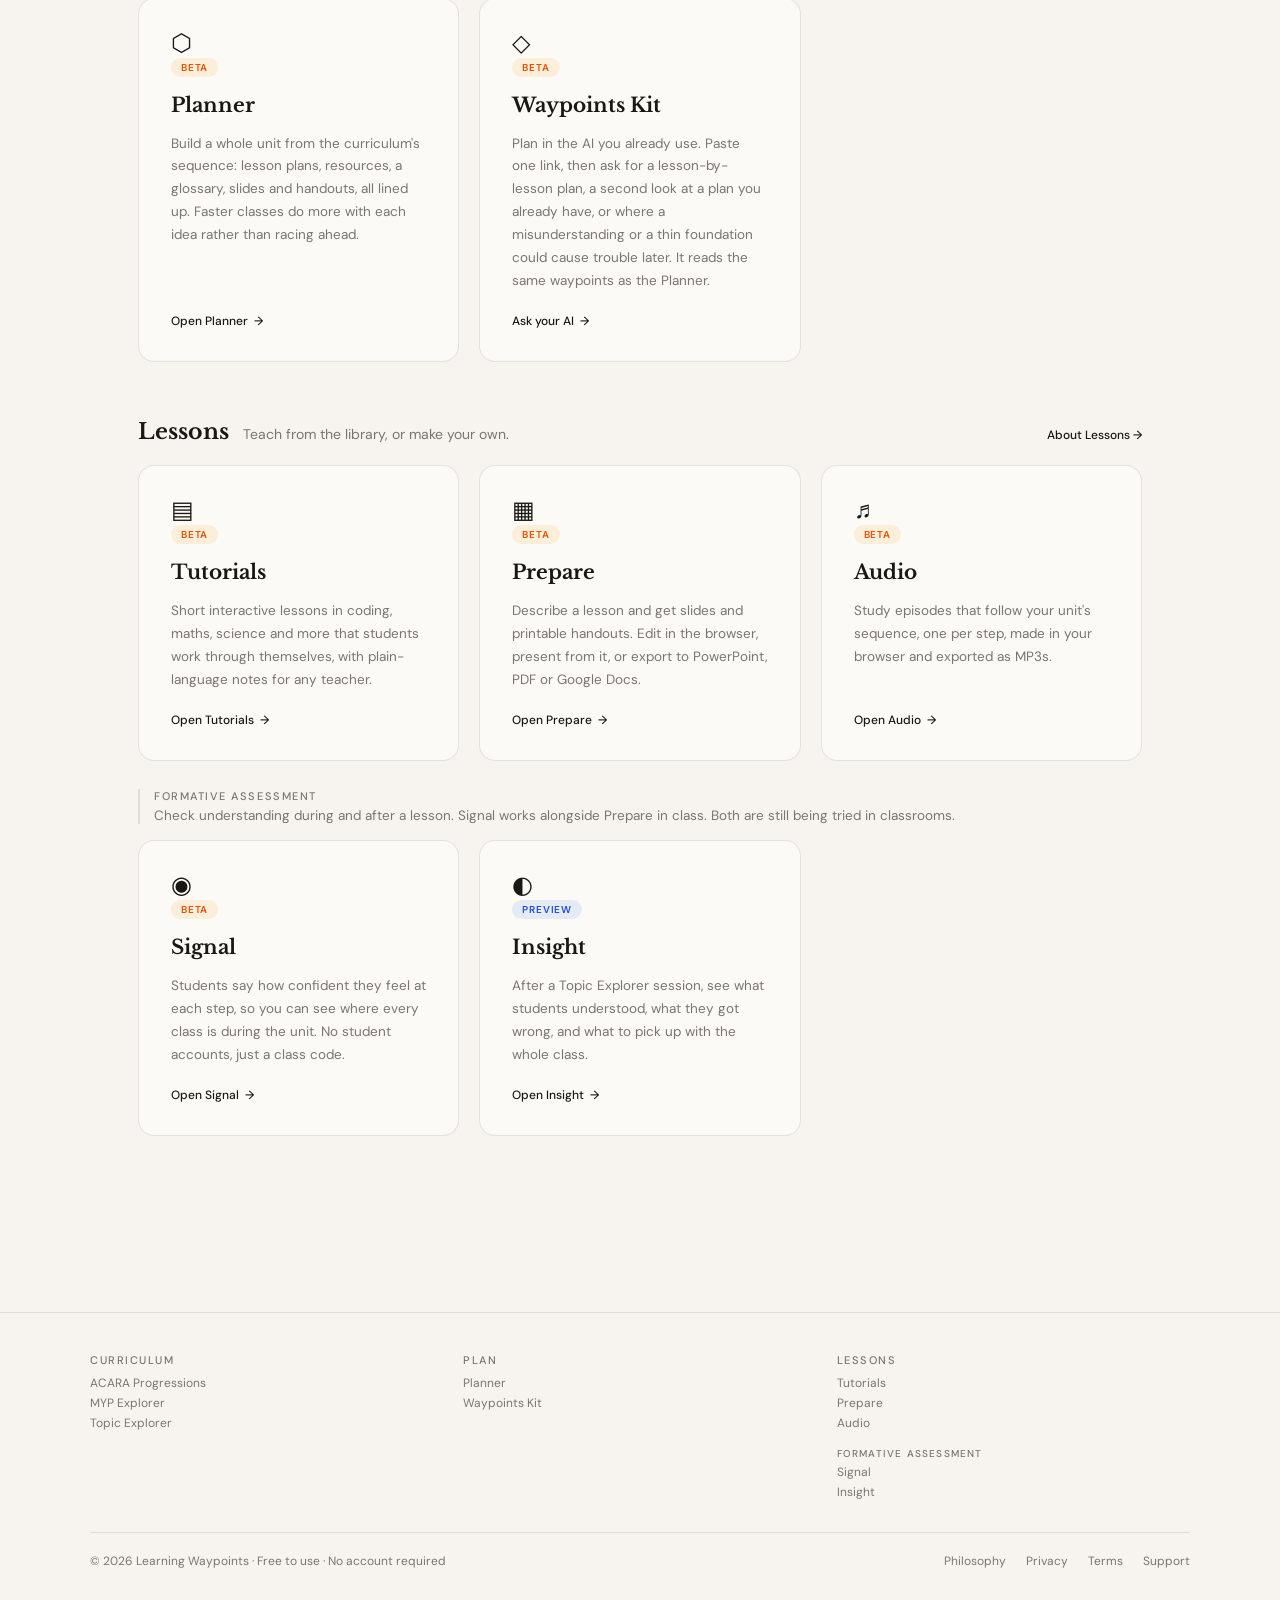
==== commit 5d7567e0: "Homepage: one-line legend for Live, Beta and Preview Co-Authored-By: Claude Opus 5.5 <noreply@anthro" ====
--- a/index.html
+++ b/index.html
@@ -46,6 +46,8 @@
     .tools-header { margin-bottom: 48px; opacity: 0; animation: fadeUp 0.6s ease 0.5s forwards; }
     .tools-kicker { font-size: 11px; font-weight: 500; letter-spacing: 0.14em; text-transform: uppercase; color: var(--muted); margin-bottom: 12px; }
     .tools-title { font-family: 'Libre Baskerville', serif; font-size: clamp(24px, 3vw, 36px); font-weight: 700; line-height: 1.2; }
+    .tools-legend { font-size: 13px; line-height: 1.6; color: var(--muted); margin-top: 12px; max-width: 640px; }
+    .tools-legend em { font-style: normal; font-weight: 500; color: var(--ink); }
 
     .tool-grid { display: grid; grid-template-columns: repeat(auto-fill, minmax(280px, 1fr)); gap: 20px; margin-bottom: 56px; }
     .group-head { display: flex; align-items: baseline; gap: 14px; flex-wrap: wrap; margin-bottom: 20px; }
@@ -134,6 +136,7 @@
   <div class="tools-header">
     <div class="tools-kicker">The tools</div>
     <h2 class="tools-title">Three parts, one sequence</h2>
+    <p class="tools-legend"><em>Live</em> tools are settled. <em>Beta</em> tools are ready to use, and we'd like to hear whether they help. <em>Preview</em> tools are an early look, not yet ready to rely on in class.</p>
   </div>
 
   <div class="group-head">
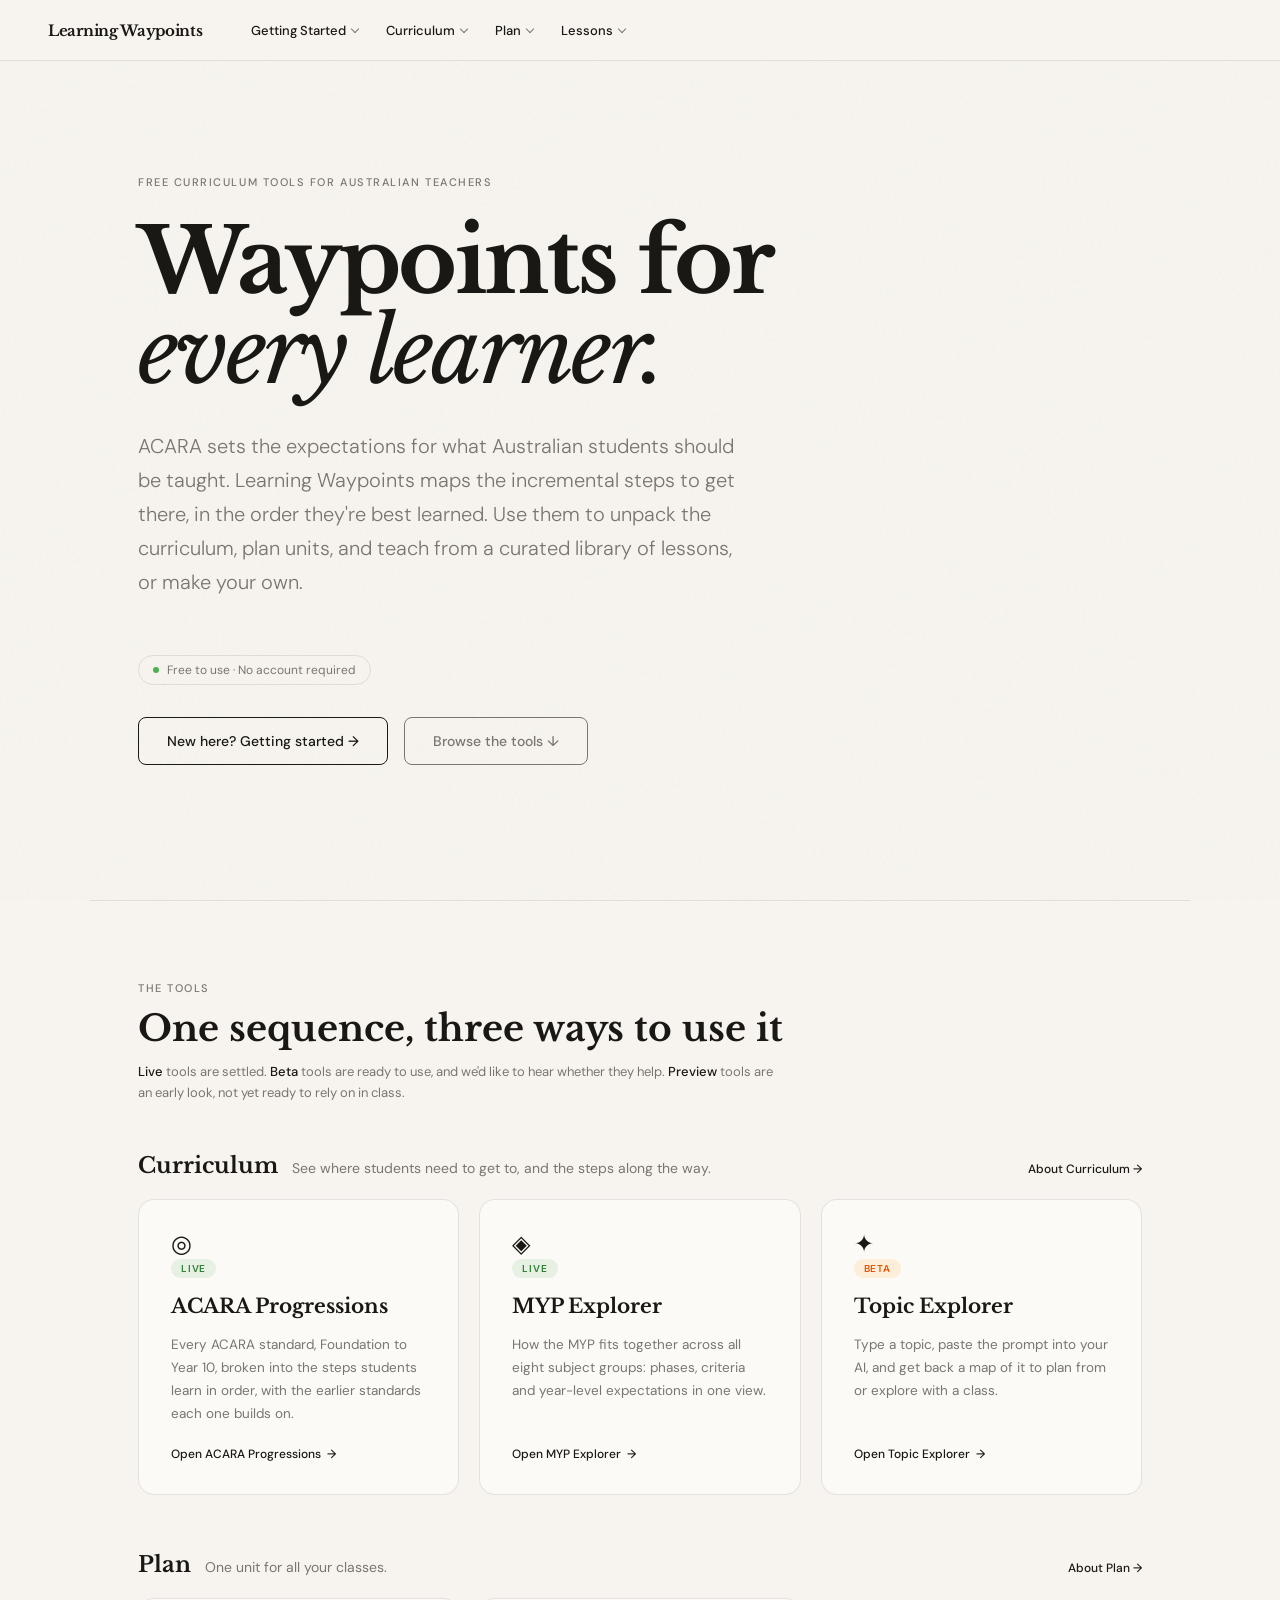
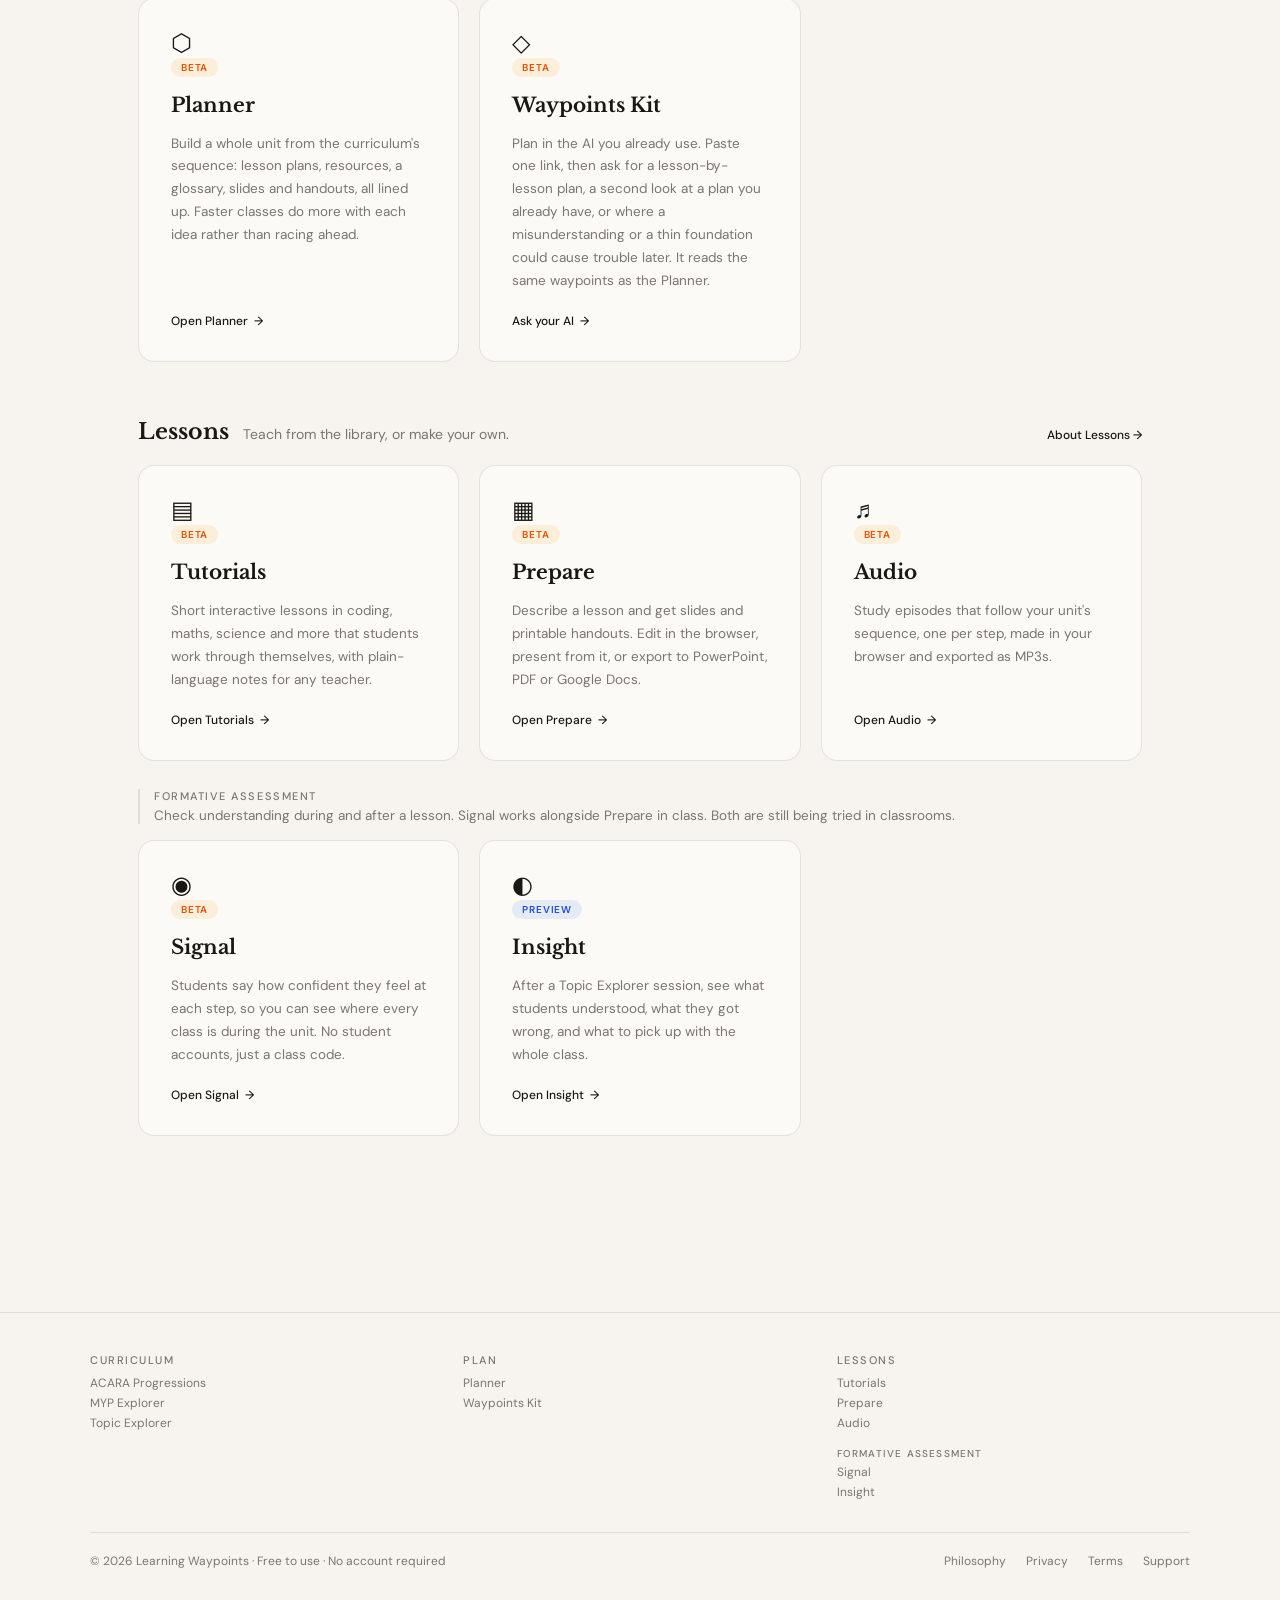
==== commit 364410de: "Lead with the sequence: reorder the overview line, 'One sequence, three ways to use it' The main thi" ====
--- a/index.html
+++ b/index.html
@@ -121,7 +121,7 @@
   <div class="hero-eyebrow">Free curriculum tools for Australian teachers</div>
   <h1 class="hero-title">Waypoints for<br><em>every learner.</em></h1>
   <p class="hero-desc">
-    Unpack the curriculum, plan units, and teach from a curated library of lessons, or make your own. ACARA sets the expectations for what Australian students should be taught. Learning Waypoints maps the incremental steps to get there, in the order they're best learned.
+    ACARA sets the expectations for what Australian students should be taught. Learning Waypoints maps the incremental steps to get there, in the order they're best learned. Use them to unpack the curriculum, plan units, and teach from a curated library of lessons, or make your own.
   </p>
   <div><span class="hero-tag">Free to use · No account required</span></div>
   <div>
@@ -135,7 +135,7 @@
 <section class="tools" id="tools">
   <div class="tools-header">
     <div class="tools-kicker">The tools</div>
-    <h2 class="tools-title">Three parts, one sequence</h2>
+    <h2 class="tools-title">One sequence, three ways to use it</h2>
     <p class="tools-legend"><em>Live</em> tools are settled. <em>Beta</em> tools are ready to use, and we'd like to hear whether they help. <em>Preview</em> tools are an early look, not yet ready to rely on in class.</p>
   </div>
 
